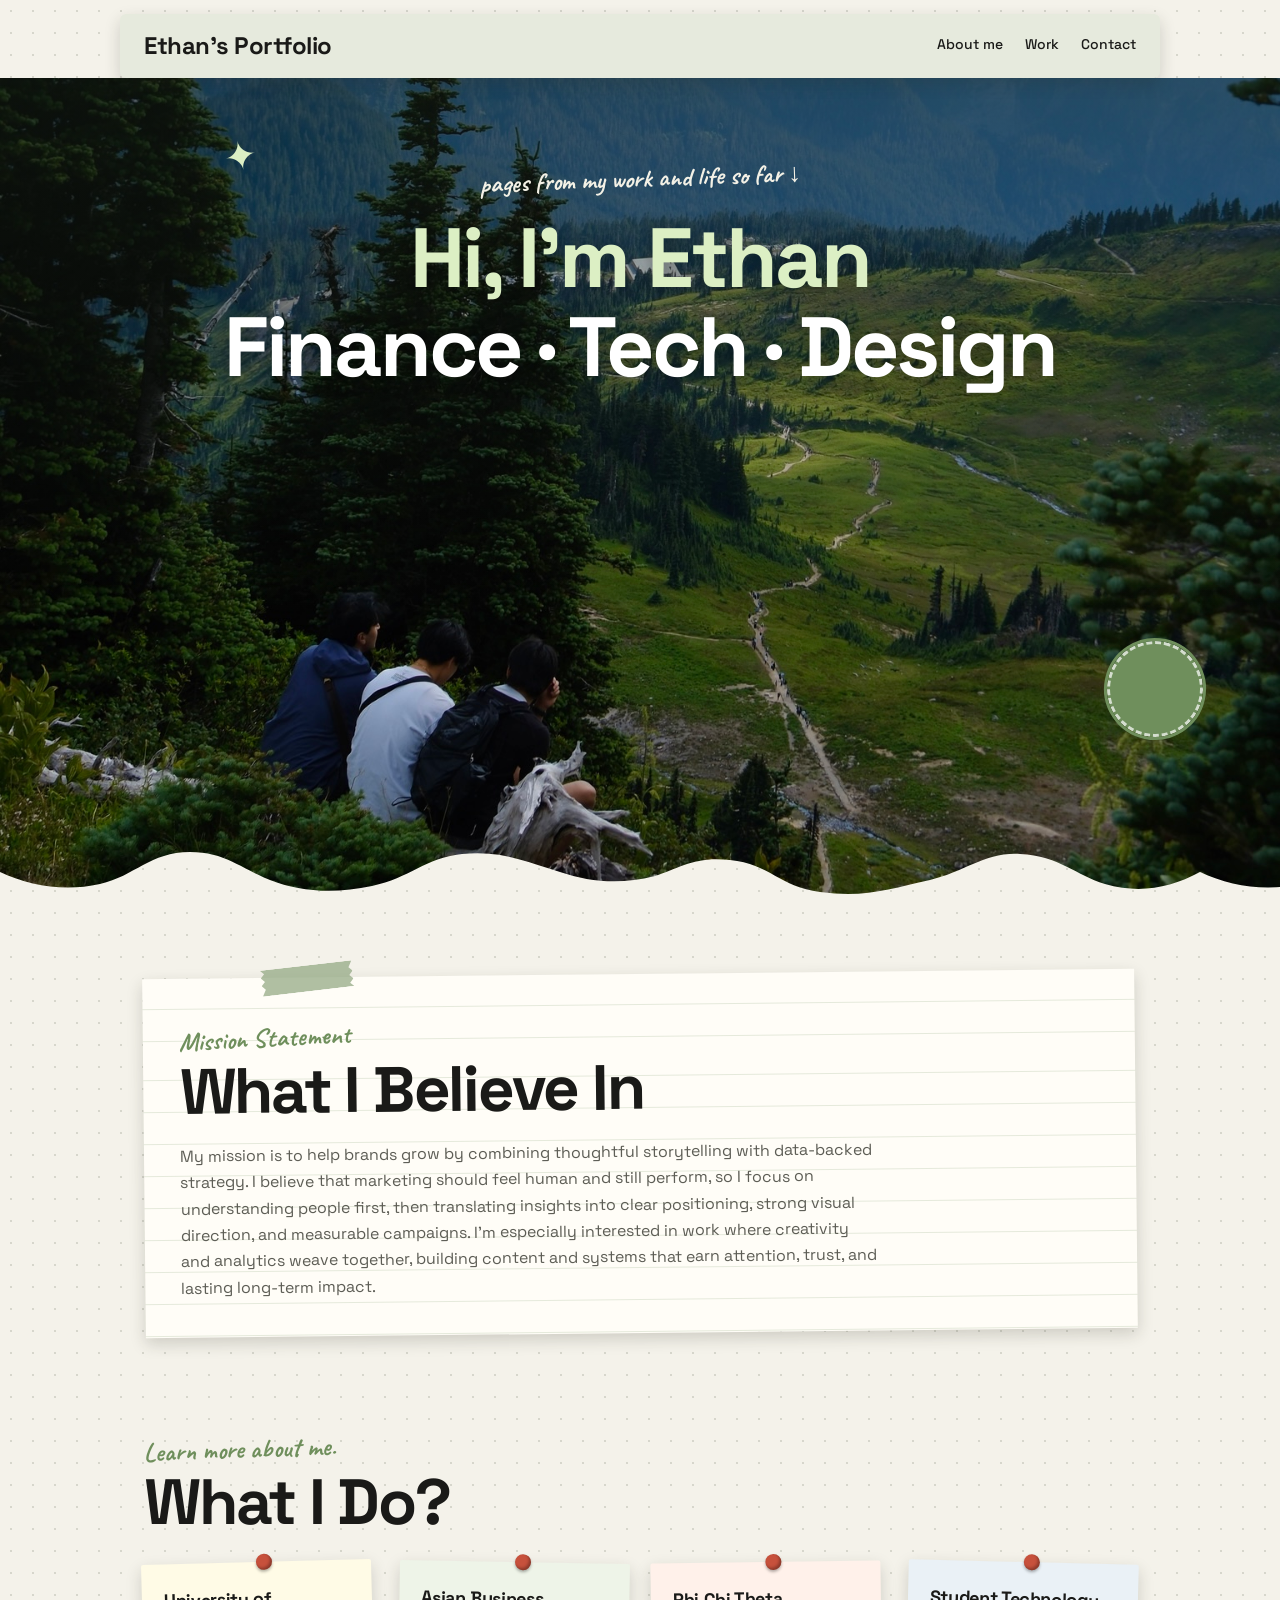
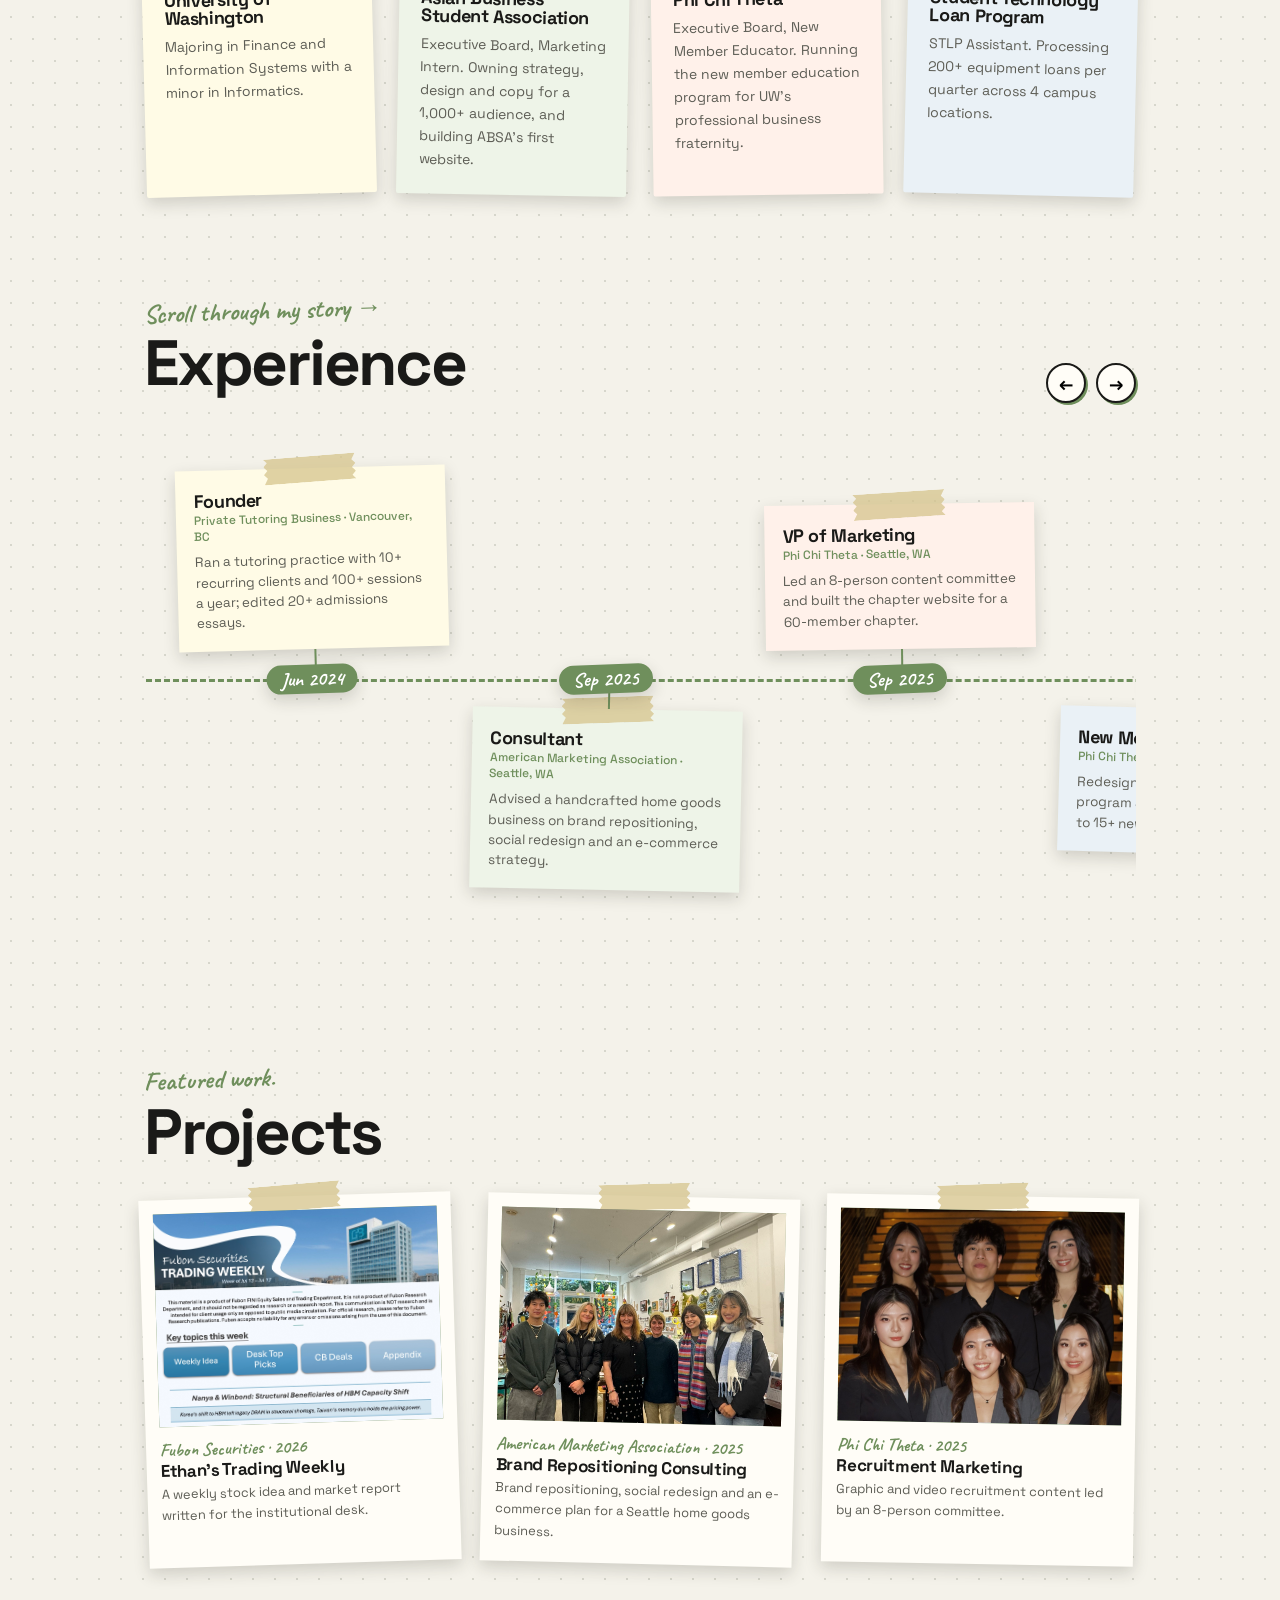
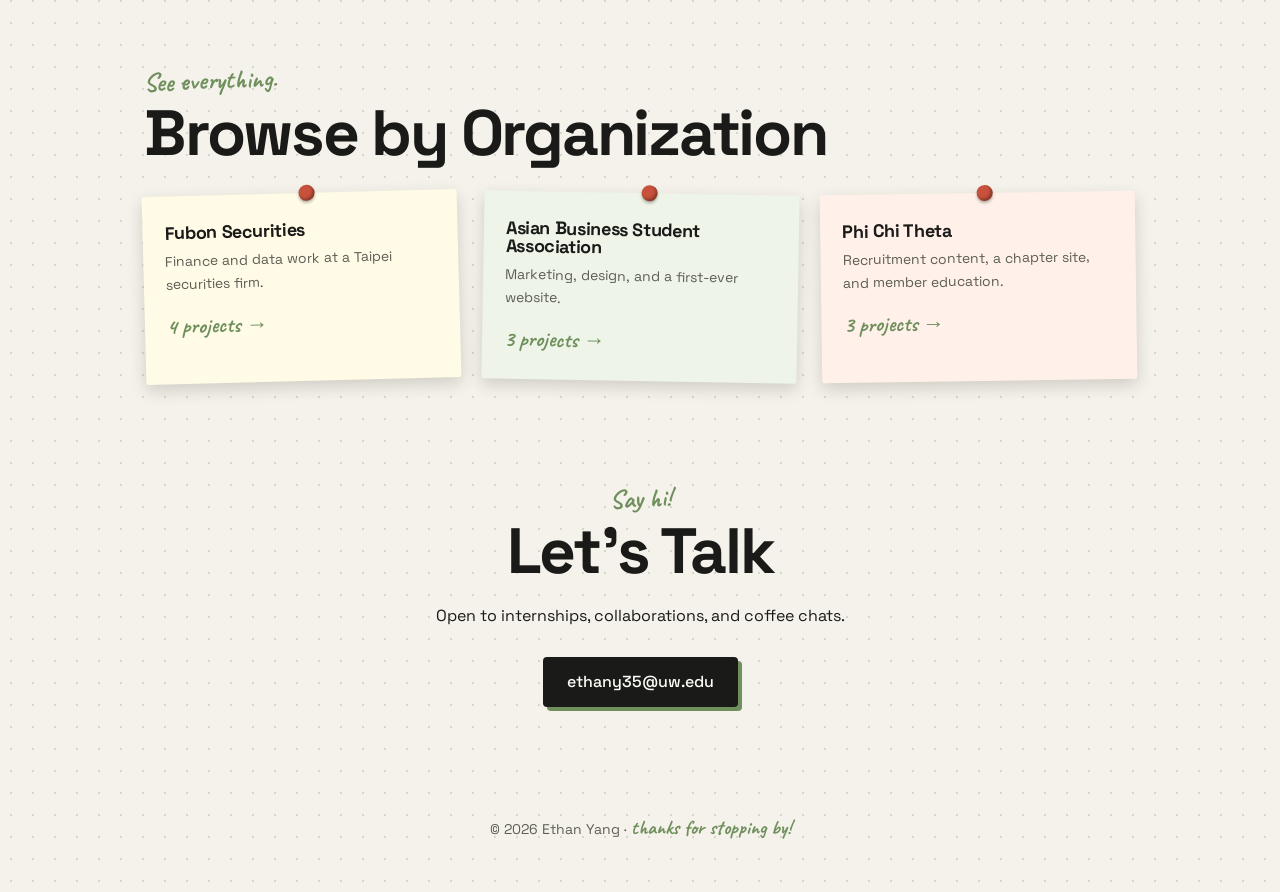
==== index.html @ d18a4752 "Add files via upload" ====
<!doctype html>
<html lang="en">
<head>
  <meta charset="utf-8">
  <meta name="viewport" content="width=device-width, initial-scale=1">
  <title>Ethan Yang — Finance · Tech · Design</title>
  <meta name="description" content="Portfolio of Ethan Yang: marketing, design and storytelling.">
  <link rel="preconnect" href="https://fonts.googleapis.com">
  <link rel="preconnect" href="https://fonts.gstatic.com" crossorigin>
  <link href="https://fonts.googleapis.com/css2?family=Caveat:wght@500;700&family=Space+Grotesk:wght@400;500;700&display=swap" rel="stylesheet">
  <link rel="stylesheet" href="style.css">
</head>
<body>
  <header class="nav">
    <a class="logo" href="#top">Ethan's Portfolio</a>
    <nav>
      <a href="#about">About me</a>
      <a href="#work">Work</a>
      <a href="#contact">Contact</a>
    </nav>
  </header>

  <main id="top">
    <!-- HERO -->
    <section class="hero">
      <div class="hero-text">
        <span class="doodle star" aria-hidden="true">✦</span>
        <p class="hand note">pages from my work and life so far ↓</p>
        <h1><span class="green">Hi, I'm Ethan</span><br>Finance · Tech · Design</h1>
      </div>
      <span class="sticker s1" aria-hidden="true"></span>
    </section>

    <!-- MISSION -->
    <section id="about" class="page">
      <div class="paper">
        <span class="tape t-left" aria-hidden="true"></span>
        <p class="hand label">Mission Statement</p>
        <h2>What I Believe In</h2>
        <p>My mission is to help brands grow by combining thoughtful storytelling with data-backed strategy. I believe that marketing should feel human and still perform, so I focus on understanding people first, then translating insights into clear positioning, strong visual direction, and measurable campaigns. I'm especially interested in work where creativity and analytics weave together, building content and systems that earn attention, trust, and lasting long-term impact.</p>
      </div>
    </section>

    <!-- WHAT I DO -->
    <section class="page">
      <p class="hand label">Learn more about me.</p>
      <h2>What I Do?</h2>
      <div class="notes">
        <article class="note-card c1">
          <span class="pin" aria-hidden="true"></span>
          <h3>University of Washington</h3>
          <p>Majoring in Finance and Information Systems with a minor in Informatics.</p>
        </article>
        <article class="note-card c2">
          <span class="pin" aria-hidden="true"></span>
          <h3>Asian Business Student Association</h3>
          <p>Executive Board, Marketing Intern. Owning strategy, design and copy for a 1,000+ audience, and building ABSA's first website.</p>
        </article>
        <article class="note-card c3">
          <span class="pin" aria-hidden="true"></span>
          <h3>Phi Chi Theta</h3>
          <p>Executive Board, New Member Educator. Running the new member education program for UW's professional business fraternity.</p>
        </article>
        <article class="note-card c4">
          <span class="pin" aria-hidden="true"></span>
          <h3>Student Technology Loan Program</h3>
          <p>STLP Assistant. Processing 200+ equipment loans per quarter across 4 campus locations.</p>
        </article>
      </div>
    </section>

    <!-- TIMELINE: scrolls left to right. Duplicate a <li class="stop"> to add an entry (oldest first). -->
    <section id="timeline" class="page">
      <p class="hand label">Scroll through my story →</p>
      <h2>Experience</h2>
      <div class="tl-controls">
        <button id="tl-prev" aria-label="Scroll left">←</button>
        <button id="tl-next" aria-label="Scroll right">→</button>
      </div>
      <div class="tl-scroll" id="tl-scroll" tabindex="0" aria-label="Experience timeline, scrolls horizontally">
        <ol class="tl-track">
          <li class="stop up">
            <time>Jun 2024</time>
            <article class="stop-card k1">
              <span class="tape" aria-hidden="true"></span>
              <h3>Founder</h3>
              <p class="org">Private Tutoring Business · Vancouver, BC</p>
              <p>Ran a tutoring practice with 10+ recurring clients and 100+ sessions a year; edited 20+ admissions essays.</p>
            </article>
          </li>
          <li class="stop down">
            <time>Sep 2025</time>
            <article class="stop-card k2">
              <span class="tape" aria-hidden="true"></span>
              <h3>Consultant</h3>
              <p class="org">American Marketing Association · Seattle, WA</p>
              <p>Advised a handcrafted home goods business on brand repositioning, social redesign and an e-commerce strategy.</p>
            </article>
          </li>
          <li class="stop up">
            <time>Sep 2025</time>
            <article class="stop-card k3">
              <span class="tape" aria-hidden="true"></span>
              <h3>VP of Marketing</h3>
              <p class="org">Phi Chi Theta · Seattle, WA</p>
              <p>Led an 8-person content committee and built the chapter website for a 60-member chapter.</p>
            </article>
          </li>
          <li class="stop down">
            <time>Jan 2026</time>
            <article class="stop-card k4">
              <span class="tape" aria-hidden="true"></span>
              <h3>New Member Educator</h3>
              <p class="org">Phi Chi Theta · Seattle, WA</p>
              <p>Redesigned the new member program and teach weekly lectures to 15+ new members.</p>
              <span class="badge">Present</span>
            </article>
          </li>
          <li class="stop up">
            <time>Mar 2026</time>
            <article class="stop-card k1">
              <span class="tape" aria-hidden="true"></span>
              <h3>STLP Assistant</h3>
              <p class="org">Student Technology Loan Program · Seattle, WA</p>
              <p>Process 200+ equipment loans per quarter across 4 campus locations.</p>
              <span class="badge">Present</span>
            </article>
          </li>
          <li class="stop down">
            <time>Apr 2026</time>
            <article class="stop-card k2">
              <span class="tape" aria-hidden="true"></span>
              <h3>Marketing Intern</h3>
              <p class="org">Asian Business Student Association · Seattle, WA</p>
              <p>Own marketing for a 1,000+ audience and am building ABSA's first website in WordPress.</p>
              <span class="badge">Present</span>
            </article>
          </li>
          <li class="stop up">
            <time>Jun 2026</time>
            <article class="stop-card k3">
              <span class="tape" aria-hidden="true"></span>
              <h3>Finance Analyst Intern</h3>
              <p class="org">Fubon Securities · Taipei, Taiwan</p>
              <p>Built an AI news-briefing agent that cut daily prep from 60 to 10 minutes; mapped 50+ semiconductor firms.</p>
            </article>
          </li>
          <li class="stop down end">
            <time>Jun 2028</time>
            <article class="stop-card k4">
              <h3>Graduation</h3>
              <p class="org">University of Washington · Foster School of Business</p>
              <p>B.A. Business Administration, Finance &amp; Information Systems. Expected.</p>
            </article>
          </li>
        </ol>
      </div>
    </section>

    <!-- PROJECTS -->
    <section id="work" class="page">
      <p class="hand label">Featured work.</p>
      <h2>Projects</h2>
      <div class="polaroids">
        <a class="polaroid p1" href="work/trading-weekly.html">
          <span class="tape" aria-hidden="true"></span>
          <div class="photo"><img class="top" src="images/Fubon%20Project/tw-page-1.jpg" alt="Cover page of Ethan's Trading Weekly"></div>
          <span class="tag">Fubon Securities · 2026</span>
          <h3>Ethan&#x27;s Trading Weekly</h3>
          <p>A weekly stock idea and market report written for the institutional desk.</p>
        </a>
        <a class="polaroid p2" href="work/ama.html#consulting">
          <span class="tape" aria-hidden="true"></span>
          <div class="photo"><img class="ama-card" src="images/ama/web/1.jpg" alt="The consulting team with the shop owner inside the store"></div>
          <span class="tag">American Marketing Association · 2025</span>
          <h3>Brand Repositioning Consulting</h3>
          <p>Brand repositioning, social redesign and an e-commerce plan for a Seattle home goods business.</p>
        </a>
        <a class="polaroid p3" href="work/pct.html#recruitment-marketing">
          <span class="tape" aria-hidden="true"></span>
          <div class="photo"><img class="exec-card" src="images/pct/exec-web.jpg" alt="The Phi Chi Theta executive board posing on a staircase in business attire"></div>
          <span class="tag">Phi Chi Theta · 2025</span>
          <h3>Recruitment Marketing</h3>
          <p>Graphic and video recruitment content led by an 8-person committee.</p>
        </a>
      </div>
    </section>

    <!-- ORGANIZATIONS: each opens a page with that org's projects -->
    <section id="orgs" class="page">
      <p class="hand label">See everything.</p>
      <h2>Browse by Organization</h2>
      <div class="notes">
        <a class="note-card c1 org-card" href="work/fubon.html">
          <span class="pin" aria-hidden="true"></span>
          <h3>Fubon Securities</h3>
          <p>Finance and data work at a Taipei securities firm.</p>
          <span class="count hand">4 projects →</span>
        </a>
        <a class="note-card c2 org-card" href="work/absa.html">
          <span class="pin" aria-hidden="true"></span>
          <h3>Asian Business Student Association</h3>
          <p>Marketing, design, and a first-ever website.</p>
          <span class="count hand">3 projects →</span>
        </a>
        <a class="note-card c3 org-card" href="work/pct.html">
          <span class="pin" aria-hidden="true"></span>
          <h3>Phi Chi Theta</h3>
          <p>Recruitment content, a chapter site, and member education.</p>
          <span class="count hand">3 projects →</span>
        </a>
      </div>
    </section>

    <!-- CONTACT -->
    <section id="contact" class="page contact">
      <p class="hand label">Say hi!</p>
      <h2>Let's Talk</h2>
      <p>Open to internships, collaborations, and coffee chats.</p>
      <a class="btn" href="mailto:ethany35@uw.edu">ethany35@uw.edu</a>
    </section>
  </main>

  <footer>© <span id="year"></span> Ethan Yang · <span class="hand">thanks for stopping by!</span></footer>
  <script src="script.js"></script>
</body>
</html>
---- style.css ----
:root {
  --bg: #f4f2ea;          /* paper */
  --paper: #fffdf7;
  --fg: #1a1a18;
  --muted: #5d5d55;
  --sage: #6f8f5c;        /* headline green from the mockup */
  --sage-soft: #8fa57f;
  --tape: rgba(214, 196, 140, .75);
  --shadow: 0 6px 16px rgba(40, 40, 30, .18);
}
* { box-sizing: border-box; }
html { scroll-behavior: smooth; }
body {
  margin: 0;
  overflow-x: clip;
  color: var(--fg);
  font: 16px/1.65 "Space Grotesk", system-ui, sans-serif;
  background-color: var(--bg);
  /* faint dot-grid, like a bullet journal */
  background-image: radial-gradient(rgba(60, 70, 50, .16) 1px, transparent 1.2px);
  background-size: 22px 22px;
}
a { color: inherit; text-decoration: none; }
.hand { font-family: "Caveat", cursive; font-weight: 700; color: var(--sage); }

/* ---------- nav ---------- */
.nav {
  max-width: 1040px; margin: 14px auto 0; padding: 12px 24px;
  display: flex; justify-content: space-between; align-items: center;
  background: var(--sage-soft); background: color-mix(in srgb, var(--sage-soft) 22%, var(--paper));
  border-radius: 6px; box-shadow: var(--shadow);
  position: sticky; top: 10px; z-index: 10;
}
.logo { font-weight: 700; font-size: 24px; letter-spacing: -.02em; }
.nav nav { display: flex; gap: 22px; font-size: 14px; font-weight: 500; }
.nav nav a { padding-bottom: 2px; background: linear-gradient(var(--sage), var(--sage)) 0 100%/0 2px no-repeat; transition: background-size .25s; }
.nav nav a:hover { background-size: 100% 2px; }

/* ---------- layout ---------- */
main { max-width: 1040px; margin: 0 auto; padding: 0 24px; }
.page { padding-block: 72px 24px; position: relative; }
h1, h2, h3 { font-weight: 700; letter-spacing: -.035em; margin: 0; line-height: 1; }
h2 { font-size: clamp(40px, 7vw, 64px); margin-bottom: 20px; }
.label { font-size: 26px; margin: 0 0 -2px; transform: rotate(-2deg); display: inline-block; }

/* ---------- hero ---------- */
.hero {
  /* full-bleed photo banner with a wavy paper bottom edge */
  position: relative; display: flex; align-items: flex-start; justify-content: center; text-align: center;
  width: 100vw; margin-left: calc(50% - 50vw); min-height: max(560px, calc(100svh - 76px)); padding: 80px 24px 150px;
  background:
    linear-gradient(180deg, rgba(20, 30, 20, .5) 0%, rgba(20, 30, 20, .3) 30%, rgba(20, 30, 20, 0) 65%),
    url("images/hikers.jpg") 50% 90% / cover no-repeat;
  --wave: url("data:image/svg+xml,%3Csvg%20xmlns='http://www.w3.org/2000/svg'%20width='1200'%20height='60'%20viewBox='0%200%201200%2060'%3E%3Cpath%20d='M0%200H1200V30C1170%2046%201140%2052%201105%2042C1075%2033%201060%2014%201020%2012C985%2010%20965%2030%20930%2038C890%2047%20865%2056%20820%2050C780%2045%20770%2022%20730%2018C695%2014%20680%2026%20655%2034C620%2043%20590%2040%20560%2030C525%2019%20500%208%20462%2012C425%2016%20410%2036%20372%2044C335%2052%20300%2050%20270%2038C240%2026%20225%2010%20190%2010C150%2010%20135%2034%20100%2042C65%2050%2030%2044%200%2030Z'/%3E%3C/svg%3E"); --ww: 1200px; --wh: 60px;
  -webkit-mask: linear-gradient(#000 0 0) 0 0 / 100% calc(100% - var(--wh) + 1px) no-repeat, var(--wave) 0 100% / var(--ww) var(--wh) repeat-x;
          mask: linear-gradient(#000 0 0) 0 0 / 100% calc(100% - var(--wh) + 1px) no-repeat, var(--wave) 0 100% / var(--ww) var(--wh) repeat-x;
}
.hero-text { position: relative; }
.hero h1, .hero .green { color: #fff; text-shadow: 0 2px 18px rgba(0, 0, 0, .35); }
.hero .green { color: #dcefc4; }
.hero .note { color: #f3f1e6; }
.hero .doodle { color: #dcefc4; }
.hero .sticker { right: 6%; bottom: 20%; }
h1 { font-size: clamp(42px, 8vw, 84px); line-height: 1.05; }
.green { color: var(--sage); }
.note { font-size: 26px; margin: 0 0 14px; transform: rotate(-2deg); }
.doodle { position: absolute; top: -34px; left: 0; font-size: 40px; color: var(--sage); transform: rotate(-12deg); }
.sticker {
  position: absolute; right: 6%; bottom: 10px; width: 96px; height: 96px;
  display: grid; place-items: center; text-align: center;
  background: var(--sage); color: #fff; border-radius: 50%;
  font: 700 17px/1.1 "Caveat", cursive; transform: rotate(12deg);
  box-shadow: var(--shadow); border: 3px dashed rgba(255,255,255,.7); outline: 3px solid var(--sage);
}

/* ---------- paper sheet (mission) ---------- */
.paper {
  background: var(--paper); padding: 40px 36px 36px; position: relative;
  box-shadow: var(--shadow); transform: rotate(-.6deg);
  /* ruled lines */
  background-image: repeating-linear-gradient(transparent 0 31px, rgba(111,143,92,.18) 31px 32px);
  background-position: 0 70px;
}
.paper p:not(.label) { color: var(--muted); max-width: 70ch; margin: 0; }

/* ---------- washi tape ---------- */
.tape {
  position: absolute; top: -12px; left: 50%; width: 92px; height: 26px;
  background: var(--tape); transform: translateX(-50%) rotate(-3deg);
  box-shadow: 0 1px 3px rgba(0,0,0,.15);
  clip-path: polygon(0 0, 4% 15%, 0 30%, 4% 45%, 0 60%, 4% 75%, 0 100%, 100% 100%, 96% 85%, 100% 70%, 96% 55%, 100% 40%, 96% 25%, 100% 0);
}
.t-left { left: 12%; background: rgba(143,165,127,.7); transform: rotate(-6deg); }

/* ---------- sticky-note cards ---------- */
.notes { display: grid; grid-template-columns: repeat(auto-fit, minmax(210px, 1fr)); gap: 24px; margin-top: 28px; }
.note-card {
  position: relative; padding: 28px 22px 22px; background: var(--paper);
  box-shadow: var(--shadow); border-radius: 2px; transition: transform .25s;
}
.note-card:hover { transform: rotate(0deg) translateY(-4px); }
.c1 { transform: rotate(-1.5deg); background: #fffbe6; }
.c2 { transform: rotate(1deg);   background: #eef4e8; }
.c3 { transform: rotate(-.8deg); background: #fff1ea; }
.c4 { transform: rotate(1.4deg); background: #eaf1f6; }
.pin { position: absolute; top: -8px; left: 50%; width: 16px; height: 16px; border-radius: 50%; background: #c7513c; box-shadow: inset -2px -2px 3px rgba(0,0,0,.3), 0 2px 3px rgba(0,0,0,.3); }
.icon { font-size: 22px; display: block; margin-bottom: 8px; }
.note-card h3 { font-size: 18px; letter-spacing: -.02em; margin-bottom: 8px; }
.note-card p { margin: 0; color: var(--muted); font-size: 14px; }

/* ---------- horizontal timeline ---------- */
.tl-controls { display: flex; gap: 10px; justify-content: flex-end; margin: -52px 0 8px; position: relative; z-index: 2; }
.tl-controls button {
  width: 40px; height: 40px; border-radius: 50%; border: 2px solid var(--fg); background: var(--paper);
  font: 700 18px "Space Grotesk", sans-serif; cursor: pointer; box-shadow: 2px 2px 0 var(--sage);
  transition: transform .15s;
}
.tl-controls button:hover { transform: translate(-1px, -1px); }
.tl-scroll {
  overflow-x: auto; cursor: grab; padding: 8px 0 24px;
  scrollbar-color: var(--sage) transparent; outline-offset: 4px;
}
.tl-scroll.dragging { cursor: grabbing; scroll-snap-type: none; user-select: none; }
.tl-track {
  list-style: none; margin: 0; padding: 0 40px; display: flex; gap: 0; position: relative;
  width: max-content; height: 520px;
}
/* dashed "stitched" string running through the middle */
.tl-track::before {
  content: ""; position: absolute; left: 0; right: 0; top: 50%; border-top: 3px dashed var(--sage);
}
.stop { position: relative; width: 270px; margin-right: 24px; flex: none; }
.stop time {
  position: absolute; left: 50%; top: 50%; transform: translate(-50%, -50%) rotate(-2deg);
  background: var(--sage); color: #fff; font: 700 20px "Caveat", cursive; padding: 2px 14px;
  border-radius: 999px; z-index: 1; white-space: nowrap; box-shadow: var(--shadow);
}
.stop-card {
  position: absolute; left: 0; right: 0; background: var(--paper); padding: 22px 18px 18px;
  box-shadow: var(--shadow); transition: transform .25s;
}
.stop.up .stop-card   { bottom: calc(50% + 30px); }
.stop.down .stop-card { top: calc(50% + 30px); }
/* little string from card to the line */
.stop-card::after { content: ""; position: absolute; left: 50%; width: 0; height: 30px; border-left: 2px solid var(--sage); }
.stop.up .stop-card::after   { top: 100%; }
.stop.down .stop-card::after { bottom: 100%; }
.stop-card:hover { transform: rotate(0) translateY(-3px); }
.k1 { transform: rotate(-1.5deg); background: #fffbe6; }
.k2 { transform: rotate(1.2deg);  background: #eef4e8; }
.k3 { transform: rotate(-.8deg);  background: #fff1ea; }
.k4 { transform: rotate(1.6deg);  background: #eaf1f6; }
.stop-card h3 { font-size: 18px; letter-spacing: -.02em; margin-bottom: 2px; }
.stop-card .org { font-size: 12px; font-weight: 500; color: var(--sage); margin: 0 0 8px; line-height: 1.35; }
.stop-card p:last-of-type { margin: 0; font-size: 13.5px; color: var(--muted); line-height: 1.5; }
.badge {
  position: absolute; top: -10px; right: -8px; background: #c7513c; color: #fff; font: 700 17px "Caveat", cursive;
  padding: 0 12px; border-radius: 4px; transform: rotate(5deg); box-shadow: var(--shadow);
}
.stop.end { margin-right: 0; }

/* ---------- polaroid projects ---------- */
.polaroids { display: grid; grid-template-columns: repeat(auto-fit, minmax(min(100%, 300px), 1fr)); gap: 36px 28px; margin-top: 32px; }
.polaroid {
  position: relative; display: block; background: var(--paper);
  padding: 14px 14px 20px; box-shadow: var(--shadow); transition: transform .25s;
}
.polaroid:hover { transform: rotate(0) scale(1.02); z-index: 2; }
.p1 { transform: rotate(-1.8deg); }
.p2 { transform: rotate(1.4deg); }
.p3 { transform: rotate(1deg); }
.p4 { transform: rotate(-1.2deg); }
.photo { aspect-ratio: 4/3; background: var(--sage-soft); display: grid; place-items: center; margin-bottom: 14px; overflow: hidden; }
.photo img { width: 100%; height: 100%; object-fit: cover; }
.frame { width: 64px; height: 64px; border: 6px solid #fff; border-radius: 8px; }
.polaroid h3 { font-size: 17px; letter-spacing: -.02em; margin-bottom: 4px; }
.polaroid p { margin: 0; font-size: 13px; color: var(--muted); }

/* ---------- contact ---------- */
.contact { text-align: center; padding-bottom: 72px; }
.btn {
  display: inline-block; margin-top: 12px; padding: 12px 24px; background: var(--fg); color: var(--paper);
  font-weight: 500; border-radius: 4px; box-shadow: 4px 4px 0 var(--sage); transition: transform .15s, box-shadow .15s;
}
.btn:hover { transform: translate(-2px, -2px); box-shadow: 6px 6px 0 var(--sage); }

footer { text-align: center; padding: 32px 24px 48px; color: var(--muted); font-size: 14px; }
footer .hand { font-size: 20px; }

@media (max-width: 720px) {
  .hero { padding: 60px 20px 130px; }
}
@media (max-width: 640px) {
  .hero { --ww: 700px; --wh: 35px; }
  .doodle { display: none; }
  .hero .sticker { width: 76px; height: 76px; right: 5%; bottom: 20%; }
  .nav nav { gap: 14px; }
  .paper { padding: 32px 22px; }
}
@media (prefers-reduced-motion: reduce) { * { transition: none !important; scroll-behavior: auto; } }

/* project tag line */
.tag { display: block; font: 700 18px/1 "Caveat", cursive; color: var(--sage); margin-bottom: 4px; }

/* ---------- organization cards + org pages ---------- */
.org-card { display: block; }
.org-card .count { display: block; margin-top: 12px; font-size: 22px; }
.org-head { padding-bottom: 8px; }
.back { font-size: 22px; display: block; margin-bottom: 18px; }
.blurb { color: var(--muted); max-width: 60ch; margin: 0; }
.projects-list { display: grid; gap: 56px; padding: 40px 0 72px; }
.project { display: grid; grid-template-columns: minmax(0, 5fr) minmax(0, 6fr); gap: 36px; align-items: center; scroll-margin-top: 90px; }
.project:nth-child(even) .polaroid { order: 2; }
.polaroid.solo { transform: rotate(-1.5deg); }
.project:nth-child(even) .polaroid.solo { transform: rotate(1.4deg); }
.polaroid.solo .photo { margin-bottom: 0; }
.project-text h3 { font-size: 28px; margin-bottom: 14px; }
.project-text dl { margin: 0; display: grid; grid-template-columns: 90px 1fr; gap: 8px 16px; font-size: 15px; }
.project-text dt { font: 700 20px/1.3 "Caveat", cursive; color: var(--sage); }
.project-text dd { margin: 0; color: var(--muted); }
@media (max-width: 720px) {
  .project { grid-template-columns: 1fr; }
  .project:nth-child(even) .polaroid { order: 0; }
}

/* ---------- case study page (trading weekly) ---------- */
.cs { padding: 32px 0 72px; }
.cs-grid { display: grid; grid-template-columns: minmax(0, 6fr) minmax(0, 5fr); gap: 48px; align-items: start; }
.cs h3 { font-size: 24px; margin: 28px 0 8px; letter-spacing: -.02em; }
.cs h3:first-child { margin-top: 0; }
.cs p, .cs li { color: var(--muted); }
.cs ul { padding-left: 20px; margin: 0; }
.cs li { margin-bottom: 8px; }
.note-small { margin-top: 40px; font-size: 14px; border-left: 3px solid var(--sage); padding-left: 14px; }
.sketch { margin: 0; background: var(--paper); padding: 16px; box-shadow: var(--shadow); transform: rotate(1.5deg); position: relative; }
.sketch::before { content: ""; position: absolute; top: -12px; left: 38%; width: 92px; height: 26px; background: var(--tape); transform: rotate(-3deg); }
.sk-head { background: linear-gradient(135deg, #5b8fb9, #2c4a66); color: #fff; padding: 22px 16px; border-radius: 3px; display: flex; flex-direction: column; }
.sk-head .hand { color: #fff; font-size: 30px; line-height: 1; }
.sk-head small { opacity: .8; }
.sk-pills { display: grid; grid-template-columns: repeat(4, 1fr); gap: 6px; margin: 14px 0; }
.sk-pills span { background: #5b8fb9; color: #fff; font-size: 11px; text-align: center; padding: 8px 2px; border-radius: 6px; line-height: 1.2; }
.sk-bar { height: 22px; background: #dbe6ef; border-top: 2px solid #5b8fb9; border-bottom: 2px solid #5b8fb9; margin-bottom: 14px; }
.sk-days { display: grid; grid-template-columns: repeat(5, 1fr); gap: 5px; }
.sk-days span { background: #5b8fb9; color: #fff; font-size: 11px; text-align: center; padding: 4px 0; }
.sk-cols { display: grid; grid-template-columns: repeat(5, 1fr); gap: 5px; margin-top: 4px; }
.sk-cols i { height: 120px; background: #dbe6ef; }
.sketch figcaption { font-size: 20px; text-align: center; margin-top: 12px; }
@media (max-width: 720px) { .cs-grid { grid-template-columns: 1fr; } }
.more { color: var(--sage); font-size: 20px; text-decoration: underline; }

/* ---------- full report (trading weekly) ---------- */
.tabs { display: flex; flex-wrap: wrap; gap: 10px; margin-top: 22px; }
.tabs a { background: var(--sage); color: #fff; padding: 8px 18px; border-radius: 999px; font-size: 14px; font-weight: 500; box-shadow: 2px 2px 0 var(--fg); transition: transform .15s; }
.tabs a:hover { transform: translate(-1px, -1px); }
.report { padding: 24px 0 72px; }
.report .rh { font-size: clamp(30px, 5vw, 44px); margin: 64px 0 20px; scroll-margin-top: 90px; }
.report h4 { font-size: 18px; letter-spacing: -.01em; line-height: 1.35; margin: 36px 0 14px; scroll-margin-top: 90px; }
.report h5 { font-size: 16px; margin: 0 0 8px; line-height: 1.35; }
.report p, .report li { color: var(--muted); }
.report a { color: var(--sage); text-decoration: underline; }
.idea { background: var(--paper); box-shadow: var(--shadow); padding: 24px 26px; margin-bottom: 28px; position: relative; }
.idea:nth-of-type(odd) { transform: rotate(-.3deg); }
.idea:nth-of-type(even) { transform: rotate(.3deg); }
.idea h4 { margin-top: 0; font-size: 19px; }
.idea-cols { display: grid; grid-template-columns: 1fr 1fr; gap: 28px; }
.idea ul { padding-left: 20px; margin: 0 0 16px; }
.idea li { margin-bottom: 8px; font-size: 15px; }
.tbl-wrap { overflow-x: auto; background: var(--paper); box-shadow: var(--shadow); }
.rt { border-collapse: collapse; width: 100%; font-size: 14px; min-width: 520px; }
.rt caption { text-align: left; font-weight: 700; padding: 12px 14px; }
.rt th, .rt td { padding: 10px 14px; text-align: left; border-bottom: 1px solid var(--line, #e4e4de); border-bottom-color: rgba(60,70,50,.15); vertical-align: top; }
.rt thead th { background: color-mix(in srgb, var(--sage) 28%, var(--paper)); font-weight: 700; }
.rt tbody tr:nth-child(even) { background: rgba(111,143,92,.07); }
.rt td.up { color: #b3402f; font-weight: 500; }
.fine { font-size: 13px; margin: 8px 0 0; }
.shot { margin: 20px 0; background: var(--paper); padding: 14px; box-shadow: var(--shadow); }
.shot img { display: block; width: 100%; height: auto; }
.shot-scroll { overflow-x: auto; }
.shot-scroll img { min-width: 900px; }
.shot figcaption { font-size: 20px; color: var(--sage); margin-top: 8px; }
@media (max-width: 720px) { .idea-cols { grid-template-columns: 1fr; } }

/* ---------- page-by-page report gallery ---------- */
.pages-wrap { padding: 24px 0 72px; }
.pages { display: grid; grid-template-columns: repeat(auto-fill, minmax(min(100%, 220px), 1fr)); gap: 40px 28px; }
.pg {
  position: relative; display: block; width: 100%; padding: 10px 10px 12px; background: var(--paper); border: 0; cursor: zoom-in;
  box-shadow: var(--shadow); transform: rotate(var(--r, 0deg)); transition: transform .25s, box-shadow .25s; text-align: left; font: inherit; color: inherit;
}
.pg:hover, .pg:focus-visible { transform: rotate(0) translateY(-6px) scale(1.03); box-shadow: 0 14px 28px rgba(40, 40, 30, .28); z-index: 2; outline: none; }
.pg img { display: block; width: 100%; height: auto; }
.pg-label { display: block; margin-top: 10px; font-size: 13px; color: var(--muted); line-height: 1.3; }
.pg-label b { color: var(--sage); font-size: 20px; margin-right: 4px; }
.pg .tape { top: -12px; }
.more-link { text-align: center; margin-top: 48px; }
.more-link a { color: var(--sage); font-size: 24px; text-decoration: underline; }
#lb { border: 0; padding: 0; background: transparent; max-width: 100vw; max-height: 100vh; width: 100%; height: 100%; overflow: hidden; }
#lb::backdrop { background: rgba(20, 24, 18, .88); }
#lb[open] { display: flex; align-items: center; justify-content: center; }
#lb figure { margin: 0; text-align: center; }
#lb img { max-height: 88vh; max-width: min(92vw, 780px); width: auto; height: auto; background: var(--paper); box-shadow: 0 10px 40px rgba(0,0,0,.5); }
#lb figcaption { color: #fff; font-size: 22px; margin-top: 8px; }
.lb-x, .lb-a { position: absolute; width: 44px; height: 44px; border-radius: 50%; border: 2px solid var(--fg); background: var(--paper); font: 700 18px "Space Grotesk", sans-serif; cursor: pointer; box-shadow: 2px 2px 0 var(--sage); }
.lb-x { top: 18px; right: 18px; }
.lb-a { top: 50%; transform: translateY(-50%); }
.lb-prev { left: 18px; } .lb-next { right: 18px; }
@media (max-width: 640px) { .lb-a { top: auto; bottom: 18px; transform: none; } .lb-prev { left: 28%; } .lb-next { right: 28%; } }

/* trading weekly cover as a project photo */
.photo.page { aspect-ratio: auto; }
.photo.page img { height: auto; }
.photo img.top { object-fit: cover; object-position: 50% 0; }
a.polaroid.solo { display: block; }
.photo.page { display: block; background: none; }
.photo.page img { width: 100%; }

/* ---------- single-page report viewer ---------- */
.viewer { padding: 24px 0 72px; text-align: center; }
.stage { display: flex; align-items: center; justify-content: center; gap: 20px; }
.sheet { position: relative; margin: 0; padding: 14px; background: var(--paper); box-shadow: var(--shadow); transform: rotate(-.6deg); max-width: 760px; width: 100%; transition: opacity .15s; }
.sheet.flip { opacity: 0; }
.sheet img { display: block; width: 100%; height: auto; }
.v-arrow { flex: none; width: 48px; height: 48px; border-radius: 50%; border: 2px solid var(--fg); background: var(--paper); font: 700 20px "Space Grotesk", sans-serif; cursor: pointer; box-shadow: 2px 2px 0 var(--sage); transition: transform .15s; }
.v-arrow:hover { transform: translate(-1px, -1px); }
.v-count { margin: 18px 0 14px; }
.v-count .hand { font-size: 26px; margin-right: 8px; }
.v-count small { color: var(--muted); font-size: 14px; }
.thumbs { display: flex; flex-wrap: wrap; gap: 10px; justify-content: center; }
.thumb { width: 56px; padding: 3px; background: var(--paper); border: 2px solid transparent; box-shadow: var(--shadow); cursor: pointer; opacity: .7; transition: transform .2s, opacity .2s; }
.thumb:hover { opacity: 1; transform: translateY(-3px); }
.thumb.on { border-color: var(--sage); opacity: 1; }
.thumb img { display: block; width: 100%; height: auto; }
@media (max-width: 640px) {
  .stage { flex-wrap: wrap; }
  .sheet { order: 1; padding: 8px; }
  .v-arrow { order: 2; }
  .stage { gap: 14px; }
}

/* projects without a photo: text only, full width */
.project.no-photo { grid-template-columns: 1fr; }
.project.no-photo .project-text { max-width: 720px; }

/* PCT recruitment gallery */
.photo img.rush { object-fit: cover; object-position: 50% 78%; }
.project .proj-gallery { grid-column: 1 / -1; margin-top: 8px; }
.pt-row { display: flex; gap: 22px; overflow-x: auto; padding: 18px 6px 26px; scrollbar-color: var(--sage) transparent; }
.pt { flex: none; position: relative; width: 190px; padding: 8px 8px 10px; background: var(--paper); border: 0; box-shadow: var(--shadow);
  transform: rotate(var(--r, 0deg)); transition: transform .25s; cursor: zoom-in; text-align: left; font: inherit; }
.pt:hover, .pt:focus-visible { transform: rotate(0) translateY(-5px); outline: none; z-index: 2; }
.pt img { display: block; width: 100%; height: auto; aspect-ratio: 3 / 4; object-fit: cover; }
.pt-l { display: block; margin-top: 6px; font-size: 19px; color: var(--sage); line-height: 1.1; }
.pt .tape { top: -10px; width: 70px; height: 20px; }
/* make photo images fill the 4:3 frame exactly, whatever their own shape */
.photo { position: relative; }
.photo img { position: absolute; inset: 0; width: 100%; height: 100%; object-fit: cover; }

/* PCT gallery as one seamless 3-wide grid (rows touch, like a feed) */
.pt-row { display: grid; grid-template-columns: repeat(3, 1fr); gap: 0; overflow: visible; padding: 14px 0 0; max-width: 780px; margin: 0 auto; box-shadow: var(--shadow); background: var(--paper); }
.pt { width: auto; padding: 0; transform: none; box-shadow: none; background: none; overflow: hidden; line-height: 0; }
.pt:hover, .pt:focus-visible { transform: none; z-index: 2; }
.pt .tape { display: none; }
.pt img { aspect-ratio: 3 / 4; transition: transform .35s, filter .35s; }
.pt:hover img, .pt:focus-visible img { transform: scale(1.05); filter: brightness(.7); }
.pt-l { position: absolute; left: 0; right: 0; bottom: 0; margin: 0; padding: 14px 8px 10px; text-align: center; color: #fff; font-size: 22px; line-height: 1.1; opacity: 0; transition: opacity .25s; background: linear-gradient(transparent, rgba(0,0,0,.55)); }
.pt:hover .pt-l, .pt:focus-visible .pt-l { opacity: 1; }
.project .proj-gallery .label { display: block; text-align: center; margin-bottom: 4px; }

/* the empty cell at the top left of the gallery */
.pt-hole { aspect-ratio: 3 / 4; background-color: var(--bg); background-image: radial-gradient(rgba(60, 70, 50, .16) 1px, transparent 1.2px); background-size: 22px 22px; box-shadow: inset 0 0 0 1px rgba(60, 70, 50, .08); }
.photo img.cover-logo { object-fit: cover; object-position: 50% 54%; }

/* embedded Rush video */
.project .proj-video { grid-column: 1 / -1; margin-top: 28px; text-align: center; }
.vframe { position: relative; margin: 6px auto 0; padding: 12px; background: var(--paper); box-shadow: var(--shadow); max-width: 780px; transform: rotate(-.5deg); }
.vwrap { position: relative; aspect-ratio: 16 / 9; background: #000; }
.vwrap iframe { position: absolute; inset: 0; width: 100%; height: 100%; border: 0; }
/* vertical (9:16) video frame */
.vframe { max-width: 380px; }
.vwrap { aspect-ratio: 9 / 16; }

/* sticker placed over the empty top-left cell */
.pt-hole { position: relative; display: grid; place-items: center; align-content: center; gap: 10px; text-align: center; padding: 10px; }
.hole-sticker { display: grid; place-items: center; width: min(74%, 150px); aspect-ratio: 1; border-radius: 50%; background: var(--sage); color: #fff;
  transform: rotate(-9deg); box-shadow: var(--shadow); border: 3px dashed rgba(255,255,255,.7); outline: 3px solid var(--sage); }
.hole-sticker b { font-size: clamp(22px, 3.6vw, 36px); line-height: .95; color: #fff; }
.hole-note { margin: 0; font-size: clamp(16px, 2.2vw, 22px); line-height: 1.05; transform: rotate(-2deg); }
.doodle-star { position: absolute; top: 10px; right: 14px; font-size: 26px; color: var(--sage); transform: rotate(14deg); }

/* ABSA card viewer with 3D flip */
.cardviewer { text-align: center; }
.cv-frame { padding: 14px 14px 14px; }
.scene { perspective: 1100px; }
.flipper { position: relative; aspect-ratio: 7 / 4; transform-style: preserve-3d; transition: transform .75s cubic-bezier(.4, .2, .2, 1); cursor: pointer; outline-offset: 4px; }
.flipper.flipped { transform: rotateY(180deg); }
.face { position: absolute; inset: 0; backface-visibility: hidden; -webkit-backface-visibility: hidden; overflow: hidden; background: var(--sage-soft); }
.face.back { transform: rotateY(180deg); }
.face img { position: absolute; inset: 0; width: 100%; height: 100%; object-fit: cover; }
.cv-controls { display: flex; align-items: center; justify-content: center; gap: 14px; margin-top: 22px; }
.cv-arrow { width: 40px; height: 40px; border-radius: 50%; border: 2px solid var(--fg); background: var(--paper); font: 700 18px "Space Grotesk", sans-serif; cursor: pointer; box-shadow: 2px 2px 0 var(--sage); transition: transform .15s; }
.cv-arrow:hover { transform: translate(-1px, -1px); }
.cv-dots { display: flex; gap: 10px; }
.cv-dot { width: 26px; height: 26px; padding: 0; border-radius: 50%; border: 3px solid var(--paper); background: var(--c); box-shadow: 0 0 0 2px rgba(60,70,50,.25); cursor: pointer; transition: transform .15s; }
.cv-dot:hover { transform: scale(1.12); }
.cv-dot.on { box-shadow: 0 0 0 3px var(--fg); transform: scale(1.12); }
.cv-opts { display: flex; align-items: center; justify-content: center; gap: 18px; flex-wrap: wrap; margin-top: 16px; }
.cv-pill { background: var(--fg); color: var(--paper); border: 0; border-radius: 999px; padding: 9px 20px; font: 500 14px "Space Grotesk", sans-serif; cursor: pointer; box-shadow: 3px 3px 0 var(--sage); transition: transform .15s; }
.cv-pill:hover { transform: translate(-1px, -1px); }
.cv-name { margin: 10px 0 0; font-size: 24px; }
@media (prefers-reduced-motion: reduce) { .flipper { transition: none; } }

/* Summer Diaries one-at-a-time viewer */
.sdviewer { text-align: center; }
.sd-stage { display: flex; align-items: center; justify-content: center; gap: 12px; }
.sd-sheet { position: relative; margin: 0; padding: 10px; background: var(--paper); box-shadow: var(--shadow); transform: rotate(-1deg); width: 100%; max-width: 360px; transition: opacity .15s; }
.sd-sheet.flip { opacity: 0; }
.sd-sheet img { display: block; width: 100%; height: auto; aspect-ratio: 4 / 5; object-fit: cover; }
.sd-arrow { flex: none; width: 40px; height: 40px; border-radius: 50%; border: 2px solid var(--fg); background: var(--paper); font: 700 18px "Space Grotesk", sans-serif; cursor: pointer; box-shadow: 2px 2px 0 var(--sage); transition: transform .15s; }
.sd-arrow:hover { transform: translate(-1px, -1px); }
.sd-count { margin: 14px 0 10px; }
.sd-count .hand { font-size: 24px; }
.sd-thumbs { display: flex; flex-wrap: wrap; gap: 8px; justify-content: center; }
.sd-thumb { width: 44px; padding: 2px; background: var(--paper); border: 2px solid transparent; box-shadow: var(--shadow); cursor: pointer; opacity: .7; transition: transform .2s, opacity .2s; }
.sd-thumb:hover { opacity: 1; transform: translateY(-3px); }
.sd-thumb.on { border-color: var(--sage); opacity: 1; }
.sd-thumb img { display: block; width: 100%; aspect-ratio: 4 / 5; object-fit: cover; }
@media (max-width: 720px) { .sd-stage { gap: 8px; } .sd-sheet { max-width: 300px; } }

/* Tau post: four slides that connect side by side; scrolls if there is not enough room */
.project .proj-tau { grid-column: 1 / -1; margin-top: 36px; text-align: center; }
.tau-row { display: flex; flex-wrap: nowrap; gap: 0; overflow-x: auto; margin-top: 6px; box-shadow: var(--shadow); background: var(--paper);
  scrollbar-color: var(--sage) transparent; -webkit-overflow-scrolling: touch; }
.tau-row img { flex: 1 0 240px; min-width: 240px; width: 25%; aspect-ratio: 3 / 4; object-fit: cover; display: block; }
.project .proj-tau { min-width: 0; max-width: 100%; }
.tau-row { max-width: 100%; }

.tau-btn { flex: 1 0 240px; min-width: 240px; padding: 0; border: 0; background: none; cursor: zoom-in; display: block; line-height: 0; overflow: hidden; }
.tau-btn img { flex: none; min-width: 0; width: 100%; transition: transform .35s, filter .35s; }
.tau-btn:hover img, .tau-btn:focus-visible img { transform: scale(1.04); filter: brightness(.85); }
.tau-btn:focus-visible { outline: 3px solid var(--sage); outline-offset: -3px; }
/* Tau row: slides are always wider than the row, so it scrolls at any window size */
.tau-btn { flex: 0 0 max(280px, 36%); min-width: 0; }
.tau-row { padding-bottom: 6px; }

/* Chapter website: click the photo to open a scrollable preview in a browser-style window */
.site-open { display: block; border: 0; cursor: zoom-in; font: inherit; color: inherit; text-align: left; width: 100%; }
.site-open .site-hint { display: block; margin-top: 8px; font-size: 22px; text-align: center; }
.site-open:hover { transform: rotate(0) translateY(-4px) scale(1.01); }
#siteLb { border: 0; padding: 0; background: transparent; width: min(1100px, 94vw); max-height: 92vh; margin: auto; overflow: visible; }
#siteLb::backdrop { background: rgba(20, 24, 18, .88); }
.browser { background: var(--paper); border-radius: 10px; overflow: hidden; box-shadow: 0 16px 50px rgba(0,0,0,.5); display: flex; flex-direction: column; max-height: 92vh; }
.browser-bar { display: flex; align-items: center; gap: 14px; padding: 10px 14px; background: #e7e5dc; border-bottom: 1px solid rgba(0,0,0,.12); }
.b-dots { display: flex; gap: 6px; }
.b-dots i { width: 11px; height: 11px; border-radius: 50%; background: #c9c6ba; display: block; }
.b-dots i:nth-child(1) { background: #e5705f; } .b-dots i:nth-child(2) { background: #e8bf5a; } .b-dots i:nth-child(3) { background: #7bbf6a; }
.b-url { flex: 1; background: #fff; border-radius: 999px; padding: 4px 14px; font-size: 13px; color: var(--muted); min-width: 0; overflow: hidden; text-overflow: ellipsis; white-space: nowrap; }
.b-visit { font-size: 13px; font-weight: 500; color: #fff; background: var(--sage); padding: 6px 14px; border-radius: 999px; white-space: nowrap; }
.b-x { width: 30px; height: 30px; border-radius: 50%; border: 2px solid var(--fg); background: var(--paper); font: 700 14px "Space Grotesk", sans-serif; cursor: pointer; }
.browser-body { overflow-y: auto; background: #fff; flex: 1; min-height: 0; max-height: calc(92vh - 100px); }
.browser-body img { display: block; width: 100%; height: auto; }
.browser-note { margin: 0; padding: 8px 14px; font-size: 20px; text-align: center; background: var(--paper); }

/* AMA two-photo collage */
.collage { position: relative; aspect-ratio: 1 / 1; width: 100%; }
.cl { position: absolute; margin: 0; padding: 10px; background: var(--paper); box-shadow: var(--shadow); transition: transform .25s; }
.cl img { display: block; width: 100%; height: auto; }
.cl-a { top: 0; left: 0; width: 82%; transform: rotate(-2.5deg); }
.cl-b { bottom: 0; right: 0; width: 52%; transform: rotate(3deg); z-index: 2; }
.cl:hover { transform: rotate(0) scale(1.03); z-index: 3; }

/* poster-shaped project photo (4:5) */
.poster-frame { position: relative; margin: 0 auto; padding: 12px; background: var(--paper); box-shadow: var(--shadow); transform: rotate(-1.5deg); width: 100%; max-width: 360px; justify-self: center; }
.poster-frame img { display: block; width: 100%; height: auto; }
.new-tag { margin: 0 0 4px; font-size: 24px; color: #c7513c; transform: rotate(-3deg); display: inline-block; }
.project:nth-child(even) .poster-frame { order: 2; transform: rotate(1.4deg); }

/* keep the longer logo and the nav links on one line on phones */
.logo, .nav nav a { white-space: nowrap; }
@media (max-width: 640px) {
  .nav { padding: 12px 16px; margin-inline: 8px; }
  .logo { font-size: 19px; }
  .nav nav { gap: 12px; font-size: 13px; }
}

/* PCT executive board photo */
.exec { display: grid; grid-template-columns: minmax(0, 5fr) minmax(0, 6fr); gap: 40px; align-items: center; padding: 32px 0 8px; }
.exec-photo { max-width: 340px; }
.exec-text h3 { font-size: 28px; margin: 6px 0 12px; }
.exec-text p:not(.label) { color: var(--muted); margin: 0; max-width: 46ch; }
@media (max-width: 720px) { .exec { grid-template-columns: 1fr; gap: 24px; } .exec-text { text-align: center; } .exec-text p:not(.label) { margin-inline: auto; } }
.hero h1 { text-wrap: balance; }
.photo img.exec-card { object-fit: cover; object-position: 50% 22%; }
.photo img.ama-card { transform: scale(1.32); transform-origin: 47% 64%; }
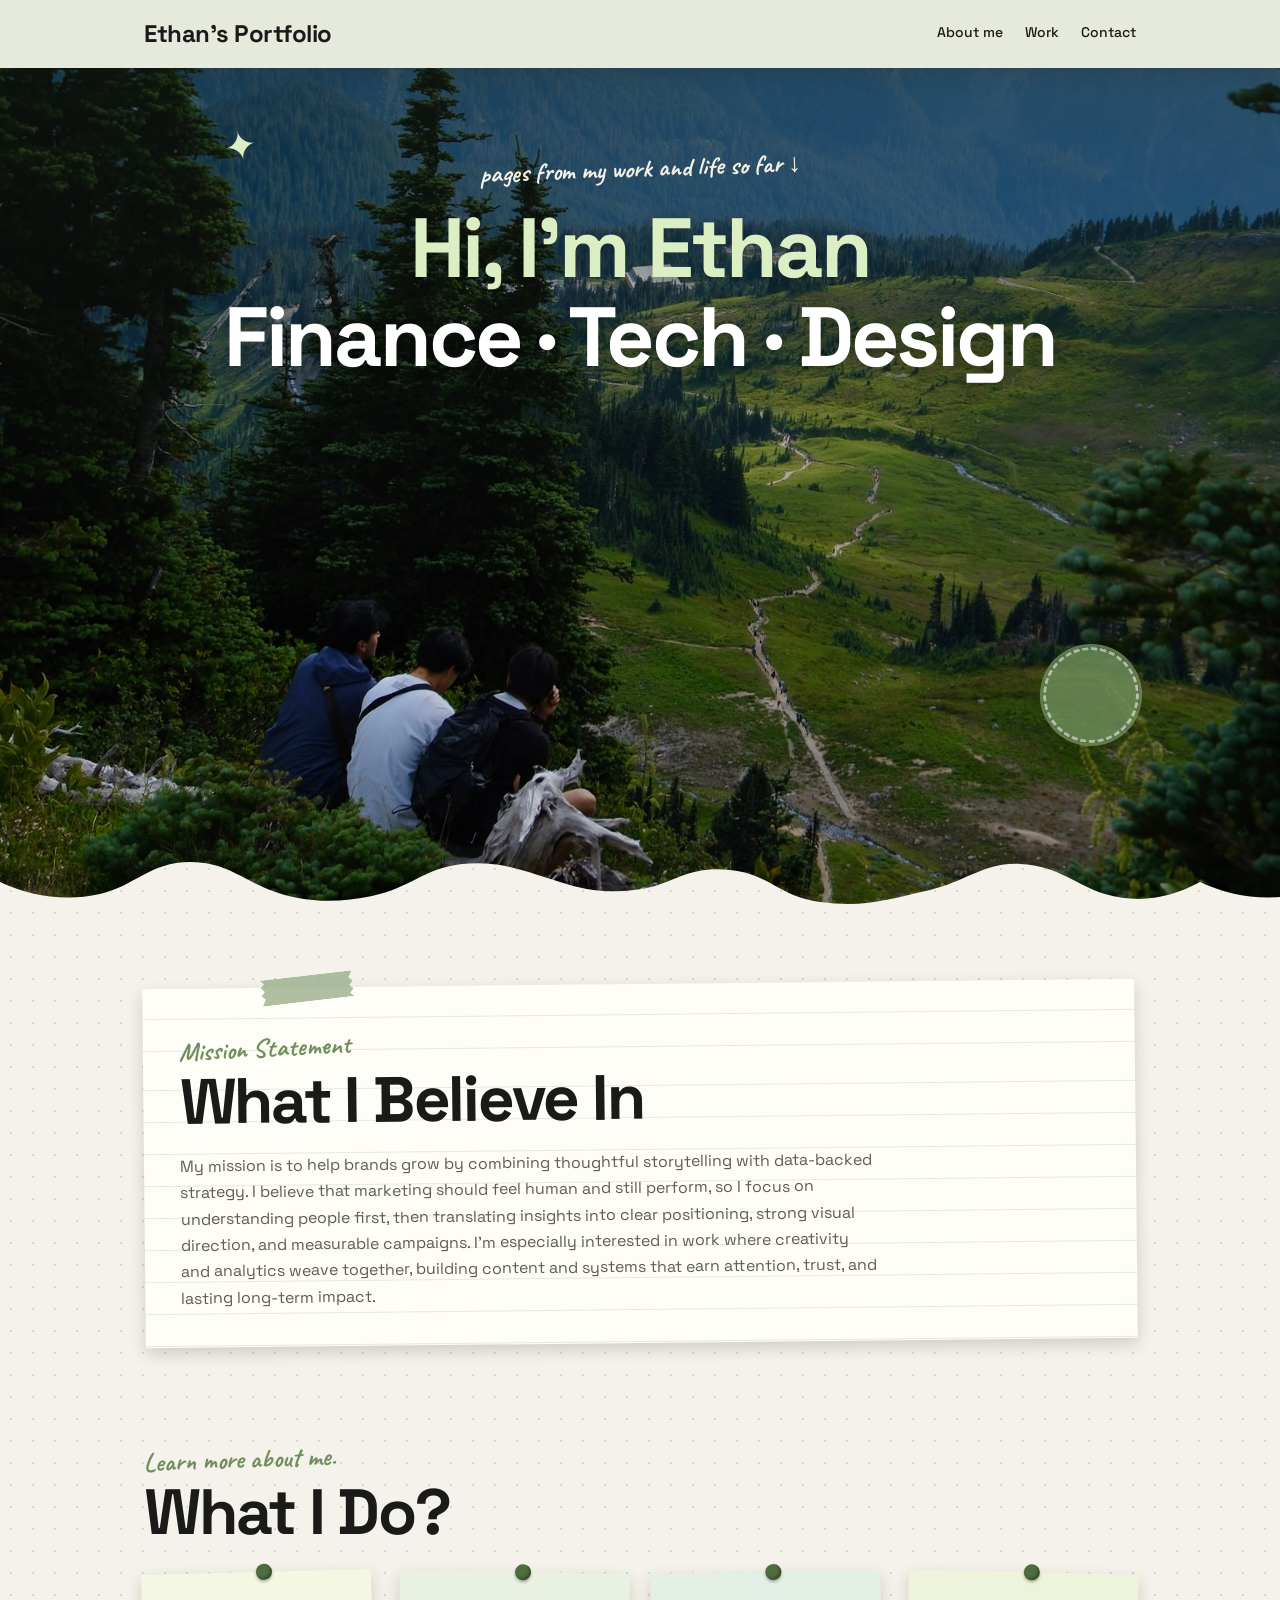
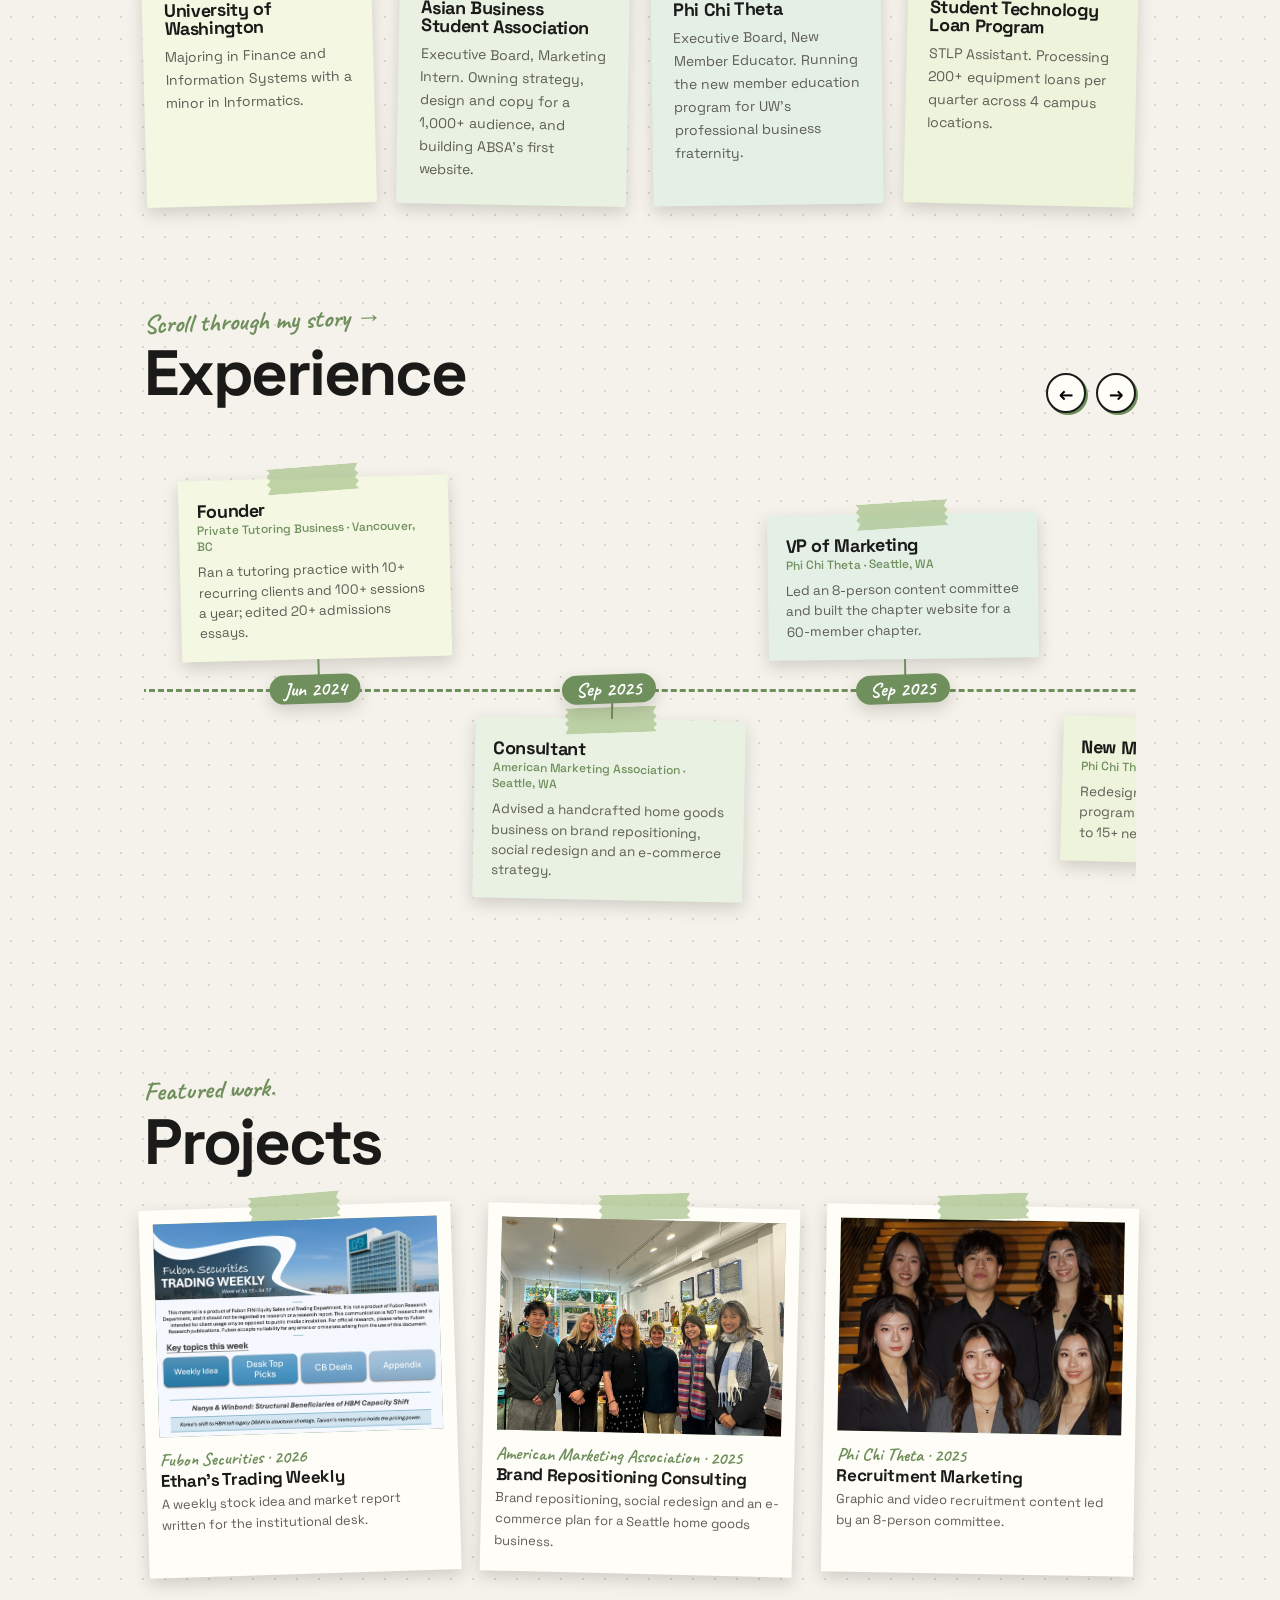
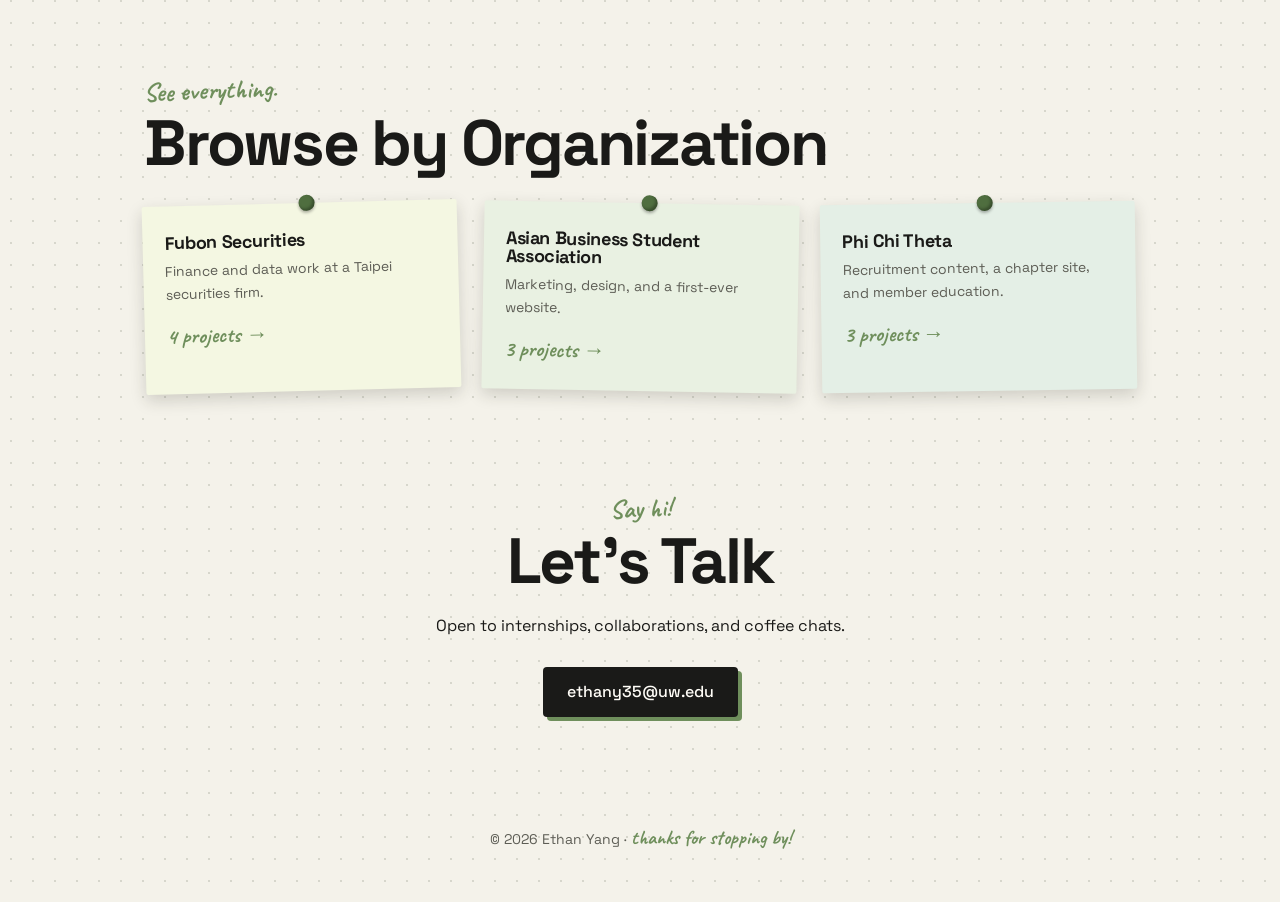
==== commit 4e8b66a7: "Add palette dial and update colors" ====
--- a/index.html
+++ b/index.html
@@ -8,6 +8,7 @@
   <link rel="preconnect" href="https://fonts.googleapis.com">
   <link rel="preconnect" href="https://fonts.gstatic.com" crossorigin>
   <link href="https://fonts.googleapis.com/css2?family=Caveat:wght@500;700&family=Space+Grotesk:wght@400;500;700&display=swap" rel="stylesheet">
+    <script>try{var p=localStorage.getItem("palette");if(p==="terracotta")document.documentElement.dataset.theme=p}catch(e){}</script>
   <link rel="stylesheet" href="style.css">
 </head>
 <body>
@@ -28,7 +29,13 @@
         <p class="hand note">pages from my work and life so far ↓</p>
         <h1><span class="green">Hi, I'm Ethan</span><br>Finance · Tech · Design</h1>
       </div>
-      <span class="sticker s1" aria-hidden="true"></span>
+      <div class="dial" id="dial">
+        <button class="dial-core" id="dial-core" aria-haspopup="true" aria-label="Choose a color palette"><span class="dial-name hand" id="dial-name">Green</span></button>
+        <div class="dial-ring" role="group" aria-label="Color palettes">
+          <button class="dial-opt" data-theme="sage"       style="--c:#6f8f5c" aria-label="Green"      aria-pressed="false"></button>
+          <button class="dial-opt" data-theme="terracotta" style="--c:#b4502f" aria-label="Orange"     aria-pressed="false"></button>
+        </div>
+      </div>
     </section>
 
     <!-- MISSION -->
--- a/style.css
+++ b/style.css
@@ -1,12 +1,24 @@
 :root {
+  /* default palette: Sage. Other palettes override these in the html[data-theme="..."] blocks below */
   --bg: #f4f2ea;          /* paper */
   --paper: #fffdf7;
   --fg: #1a1a18;
   --muted: #5d5d55;
-  --sage: #6f8f5c;        /* headline green from the mockup */
+  --sage: #6f8f5c;        /* main accent */
   --sage-soft: #8fa57f;
-  --tape: rgba(214, 196, 140, .75);
+  --tape: rgba(170, 196, 140, .72);
   --shadow: 0 6px 16px rgba(40, 40, 30, .18);
+  --accent-rgb: 111, 143, 92;
+  --dot-rgb: 60, 70, 50;
+  --on-accent: #fff;
+  --hero-light: #dcefc4;
+  --n1: #f4f7e2; --n2: #e9f1e2; --n3: #e4efe6; --n4: #eef3dc;   /* sticky-note papers: all in the green family */
+  --pin: #4f6e3f;
+  --ov: 20, 30, 20;
+  --hero-grad: linear-gradient(180deg, rgba(20, 30, 20, .5) 0%, rgba(20, 30, 20, .3) 30%, rgba(20, 30, 20, 0) 65%);
+  --hero-img: url("images/hikers.jpg");
+  --hero-y: 90%;
+  --hero-pos: 50% var(--hero-y);
 }
 * { box-sizing: border-box; }
 html { scroll-behavior: smooth; }
@@ -17,7 +29,7 @@
   font: 16px/1.65 "Space Grotesk", system-ui, sans-serif;
   background-color: var(--bg);
   /* faint dot-grid, like a bullet journal */
-  background-image: radial-gradient(rgba(60, 70, 50, .16) 1px, transparent 1.2px);
+  background-image: radial-gradient(rgba(var(--dot-rgb), .16) 1px, transparent 1.2px);
   background-size: 22px 22px;
 }
 a { color: inherit; text-decoration: none; }
@@ -47,19 +59,17 @@
 .hero {
   /* full-bleed photo banner with a wavy paper bottom edge */
   position: relative; display: flex; align-items: flex-start; justify-content: center; text-align: center;
-  width: 100vw; margin-left: calc(50% - 50vw); min-height: max(560px, calc(100svh - 76px)); padding: 80px 24px 150px;
-  background:
-    linear-gradient(180deg, rgba(20, 30, 20, .5) 0%, rgba(20, 30, 20, .3) 30%, rgba(20, 30, 20, 0) 65%),
-    url("images/hikers.jpg") 50% 90% / cover no-repeat;
+  width: 100vw; margin-left: calc(50% - 50vw); min-height: max(560px, calc(100svh - 56px)); padding: 80px 24px 150px;
+  background: var(--hero-grad), var(--hero-img) var(--hero-pos) / cover no-repeat;
   --wave: url("data:image/svg+xml,%3Csvg%20xmlns='http://www.w3.org/2000/svg'%20width='1200'%20height='60'%20viewBox='0%200%201200%2060'%3E%3Cpath%20d='M0%200H1200V30C1170%2046%201140%2052%201105%2042C1075%2033%201060%2014%201020%2012C985%2010%20965%2030%20930%2038C890%2047%20865%2056%20820%2050C780%2045%20770%2022%20730%2018C695%2014%20680%2026%20655%2034C620%2043%20590%2040%20560%2030C525%2019%20500%208%20462%2012C425%2016%20410%2036%20372%2044C335%2052%20300%2050%20270%2038C240%2026%20225%2010%20190%2010C150%2010%20135%2034%20100%2042C65%2050%2030%2044%200%2030Z'/%3E%3C/svg%3E"); --ww: 1200px; --wh: 60px;
   -webkit-mask: linear-gradient(#000 0 0) 0 0 / 100% calc(100% - var(--wh) + 1px) no-repeat, var(--wave) 0 100% / var(--ww) var(--wh) repeat-x;
           mask: linear-gradient(#000 0 0) 0 0 / 100% calc(100% - var(--wh) + 1px) no-repeat, var(--wave) 0 100% / var(--ww) var(--wh) repeat-x;
 }
 .hero-text { position: relative; }
 .hero h1, .hero .green { color: #fff; text-shadow: 0 2px 18px rgba(0, 0, 0, .35); }
-.hero .green { color: #dcefc4; }
+.hero .green { color: var(--hero-light); }
 .hero .note { color: #f3f1e6; }
-.hero .doodle { color: #dcefc4; }
+.hero .doodle { color: var(--hero-light); }
 .hero .sticker { right: 6%; bottom: 20%; }
 h1 { font-size: clamp(42px, 8vw, 84px); line-height: 1.05; }
 .green { color: var(--sage); }
@@ -68,7 +78,7 @@
 .sticker {
   position: absolute; right: 6%; bottom: 10px; width: 96px; height: 96px;
   display: grid; place-items: center; text-align: center;
-  background: var(--sage); color: #fff; border-radius: 50%;
+  background: var(--sage); color: var(--on-accent); border-radius: 50%;
   font: 700 17px/1.1 "Caveat", cursive; transform: rotate(12deg);
   box-shadow: var(--shadow); border: 3px dashed rgba(255,255,255,.7); outline: 3px solid var(--sage);
 }
@@ -78,7 +88,7 @@
   background: var(--paper); padding: 40px 36px 36px; position: relative;
   box-shadow: var(--shadow); transform: rotate(-.6deg);
   /* ruled lines */
-  background-image: repeating-linear-gradient(transparent 0 31px, rgba(111,143,92,.18) 31px 32px);
+  background-image: repeating-linear-gradient(transparent 0 31px, rgba(var(--accent-rgb), .18) 31px 32px);
   background-position: 0 70px;
 }
 .paper p:not(.label) { color: var(--muted); max-width: 70ch; margin: 0; }
@@ -90,7 +100,7 @@
   box-shadow: 0 1px 3px rgba(0,0,0,.15);
   clip-path: polygon(0 0, 4% 15%, 0 30%, 4% 45%, 0 60%, 4% 75%, 0 100%, 100% 100%, 96% 85%, 100% 70%, 96% 55%, 100% 40%, 96% 25%, 100% 0);
 }
-.t-left { left: 12%; background: rgba(143,165,127,.7); transform: rotate(-6deg); }
+.t-left { left: 12%; background: color-mix(in srgb, var(--sage-soft) 70%, transparent); transform: rotate(-6deg); }
 
 /* ---------- sticky-note cards ---------- */
 .notes { display: grid; grid-template-columns: repeat(auto-fit, minmax(210px, 1fr)); gap: 24px; margin-top: 28px; }
@@ -99,11 +109,11 @@
   box-shadow: var(--shadow); border-radius: 2px; transition: transform .25s;
 }
 .note-card:hover { transform: rotate(0deg) translateY(-4px); }
-.c1 { transform: rotate(-1.5deg); background: #fffbe6; }
-.c2 { transform: rotate(1deg);   background: #eef4e8; }
-.c3 { transform: rotate(-.8deg); background: #fff1ea; }
-.c4 { transform: rotate(1.4deg); background: #eaf1f6; }
-.pin { position: absolute; top: -8px; left: 50%; width: 16px; height: 16px; border-radius: 50%; background: #c7513c; box-shadow: inset -2px -2px 3px rgba(0,0,0,.3), 0 2px 3px rgba(0,0,0,.3); }
+.c1 { transform: rotate(-1.5deg); background: var(--n1); }
+.c2 { transform: rotate(1deg);   background: var(--n2); }
+.c3 { transform: rotate(-.8deg); background: var(--n3); }
+.c4 { transform: rotate(1.4deg); background: var(--n4); }
+.pin { position: absolute; top: -8px; left: 50%; width: 16px; height: 16px; border-radius: 50%; background: var(--pin); box-shadow: inset -2px -2px 3px rgba(0,0,0,.3), 0 2px 3px rgba(0,0,0,.3); }
 .icon { font-size: 22px; display: block; margin-bottom: 8px; }
 .note-card h3 { font-size: 18px; letter-spacing: -.02em; margin-bottom: 8px; }
 .note-card p { margin: 0; color: var(--muted); font-size: 14px; }
@@ -132,7 +142,7 @@
 .stop { position: relative; width: 270px; margin-right: 24px; flex: none; }
 .stop time {
   position: absolute; left: 50%; top: 50%; transform: translate(-50%, -50%) rotate(-2deg);
-  background: var(--sage); color: #fff; font: 700 20px "Caveat", cursive; padding: 2px 14px;
+  background: var(--sage); color: var(--on-accent); font: 700 20px "Caveat", cursive; padding: 2px 14px;
   border-radius: 999px; z-index: 1; white-space: nowrap; box-shadow: var(--shadow);
 }
 .stop-card {
@@ -146,15 +156,15 @@
 .stop.up .stop-card::after   { top: 100%; }
 .stop.down .stop-card::after { bottom: 100%; }
 .stop-card:hover { transform: rotate(0) translateY(-3px); }
-.k1 { transform: rotate(-1.5deg); background: #fffbe6; }
-.k2 { transform: rotate(1.2deg);  background: #eef4e8; }
-.k3 { transform: rotate(-.8deg);  background: #fff1ea; }
-.k4 { transform: rotate(1.6deg);  background: #eaf1f6; }
+.k1 { transform: rotate(-1.5deg); background: var(--n1); }
+.k2 { transform: rotate(1.2deg);  background: var(--n2); }
+.k3 { transform: rotate(-.8deg);  background: var(--n3); }
+.k4 { transform: rotate(1.6deg);  background: var(--n4); }
 .stop-card h3 { font-size: 18px; letter-spacing: -.02em; margin-bottom: 2px; }
 .stop-card .org { font-size: 12px; font-weight: 500; color: var(--sage); margin: 0 0 8px; line-height: 1.35; }
 .stop-card p:last-of-type { margin: 0; font-size: 13.5px; color: var(--muted); line-height: 1.5; }
 .badge {
-  position: absolute; top: -10px; right: -8px; background: #c7513c; color: #fff; font: 700 17px "Caveat", cursive;
+  position: absolute; top: -10px; right: -8px; background: var(--pin); color: #fff; font: 700 17px "Caveat", cursive;
   padding: 0 12px; border-radius: 4px; transform: rotate(5deg); box-shadow: var(--shadow);
 }
 .stop.end { margin-right: 0; }
@@ -250,7 +260,7 @@
 
 /* ---------- full report (trading weekly) ---------- */
 .tabs { display: flex; flex-wrap: wrap; gap: 10px; margin-top: 22px; }
-.tabs a { background: var(--sage); color: #fff; padding: 8px 18px; border-radius: 999px; font-size: 14px; font-weight: 500; box-shadow: 2px 2px 0 var(--fg); transition: transform .15s; }
+.tabs a { background: var(--sage); color: var(--on-accent); padding: 8px 18px; border-radius: 999px; font-size: 14px; font-weight: 500; box-shadow: 2px 2px 0 var(--fg); transition: transform .15s; }
 .tabs a:hover { transform: translate(-1px, -1px); }
 .report { padding: 24px 0 72px; }
 .report .rh { font-size: clamp(30px, 5vw, 44px); margin: 64px 0 20px; scroll-margin-top: 90px; }
@@ -268,9 +278,9 @@
 .tbl-wrap { overflow-x: auto; background: var(--paper); box-shadow: var(--shadow); }
 .rt { border-collapse: collapse; width: 100%; font-size: 14px; min-width: 520px; }
 .rt caption { text-align: left; font-weight: 700; padding: 12px 14px; }
-.rt th, .rt td { padding: 10px 14px; text-align: left; border-bottom: 1px solid var(--line, #e4e4de); border-bottom-color: rgba(60,70,50,.15); vertical-align: top; }
+.rt th, .rt td { padding: 10px 14px; text-align: left; border-bottom: 1px solid var(--line, #e4e4de); border-bottom-color: rgba(var(--dot-rgb), .15); vertical-align: top; }
 .rt thead th { background: color-mix(in srgb, var(--sage) 28%, var(--paper)); font-weight: 700; }
-.rt tbody tr:nth-child(even) { background: rgba(111,143,92,.07); }
+.rt tbody tr:nth-child(even) { background: rgba(var(--accent-rgb), .07); }
 .rt td.up { color: #b3402f; font-weight: 500; }
 .fine { font-size: 13px; margin: 8px 0 0; }
 .shot { margin: 20px 0; background: var(--paper); padding: 14px; box-shadow: var(--shadow); }
@@ -367,7 +377,7 @@
 .project .proj-gallery .label { display: block; text-align: center; margin-bottom: 4px; }
 
 /* the empty cell at the top left of the gallery */
-.pt-hole { aspect-ratio: 3 / 4; background-color: var(--bg); background-image: radial-gradient(rgba(60, 70, 50, .16) 1px, transparent 1.2px); background-size: 22px 22px; box-shadow: inset 0 0 0 1px rgba(60, 70, 50, .08); }
+.pt-hole { aspect-ratio: 3 / 4; background-color: var(--bg); background-image: radial-gradient(rgba(var(--dot-rgb), .16) 1px, transparent 1.2px); background-size: 22px 22px; box-shadow: inset 0 0 0 1px rgba(var(--dot-rgb), .08); }
 .photo img.cover-logo { object-fit: cover; object-position: 50% 54%; }
 
 /* embedded Rush video */
@@ -381,9 +391,9 @@
 
 /* sticker placed over the empty top-left cell */
 .pt-hole { position: relative; display: grid; place-items: center; align-content: center; gap: 10px; text-align: center; padding: 10px; }
-.hole-sticker { display: grid; place-items: center; width: min(74%, 150px); aspect-ratio: 1; border-radius: 50%; background: var(--sage); color: #fff;
+.hole-sticker { display: grid; place-items: center; width: min(74%, 150px); aspect-ratio: 1; border-radius: 50%; background: var(--sage); color: var(--on-accent);
   transform: rotate(-9deg); box-shadow: var(--shadow); border: 3px dashed rgba(255,255,255,.7); outline: 3px solid var(--sage); }
-.hole-sticker b { font-size: clamp(22px, 3.6vw, 36px); line-height: .95; color: #fff; }
+.hole-sticker b { font-size: clamp(22px, 3.6vw, 36px); line-height: .95; color: var(--on-accent); }
 .hole-note { margin: 0; font-size: clamp(16px, 2.2vw, 22px); line-height: 1.05; transform: rotate(-2deg); }
 .doodle-star { position: absolute; top: 10px; right: 14px; font-size: 26px; color: var(--sage); transform: rotate(14deg); }
 
@@ -400,7 +410,7 @@
 .cv-arrow { width: 40px; height: 40px; border-radius: 50%; border: 2px solid var(--fg); background: var(--paper); font: 700 18px "Space Grotesk", sans-serif; cursor: pointer; box-shadow: 2px 2px 0 var(--sage); transition: transform .15s; }
 .cv-arrow:hover { transform: translate(-1px, -1px); }
 .cv-dots { display: flex; gap: 10px; }
-.cv-dot { width: 26px; height: 26px; padding: 0; border-radius: 50%; border: 3px solid var(--paper); background: var(--c); box-shadow: 0 0 0 2px rgba(60,70,50,.25); cursor: pointer; transition: transform .15s; }
+.cv-dot { width: 26px; height: 26px; padding: 0; border-radius: 50%; border: 3px solid var(--paper); background: var(--c); box-shadow: 0 0 0 2px rgba(var(--dot-rgb), .25); cursor: pointer; transition: transform .15s; }
 .cv-dot:hover { transform: scale(1.12); }
 .cv-dot.on { box-shadow: 0 0 0 3px var(--fg); transform: scale(1.12); }
 .cv-opts { display: flex; align-items: center; justify-content: center; gap: 18px; flex-wrap: wrap; margin-top: 16px; }
@@ -454,7 +464,7 @@
 .b-dots i { width: 11px; height: 11px; border-radius: 50%; background: #c9c6ba; display: block; }
 .b-dots i:nth-child(1) { background: #e5705f; } .b-dots i:nth-child(2) { background: #e8bf5a; } .b-dots i:nth-child(3) { background: #7bbf6a; }
 .b-url { flex: 1; background: #fff; border-radius: 999px; padding: 4px 14px; font-size: 13px; color: var(--muted); min-width: 0; overflow: hidden; text-overflow: ellipsis; white-space: nowrap; }
-.b-visit { font-size: 13px; font-weight: 500; color: #fff; background: var(--sage); padding: 6px 14px; border-radius: 999px; white-space: nowrap; }
+.b-visit { font-size: 13px; font-weight: 500; color: var(--on-accent); background: var(--sage); padding: 6px 14px; border-radius: 999px; white-space: nowrap; }
 .b-x { width: 30px; height: 30px; border-radius: 50%; border: 2px solid var(--fg); background: var(--paper); font: 700 14px "Space Grotesk", sans-serif; cursor: pointer; }
 .browser-body { overflow-y: auto; background: #fff; flex: 1; min-height: 0; max-height: calc(92vh - 100px); }
 .browser-body img { display: block; width: 100%; height: auto; }
@@ -471,7 +481,7 @@
 /* poster-shaped project photo (4:5) */
 .poster-frame { position: relative; margin: 0 auto; padding: 12px; background: var(--paper); box-shadow: var(--shadow); transform: rotate(-1.5deg); width: 100%; max-width: 360px; justify-self: center; }
 .poster-frame img { display: block; width: 100%; height: auto; }
-.new-tag { margin: 0 0 4px; font-size: 24px; color: #c7513c; transform: rotate(-3deg); display: inline-block; }
+.new-tag { margin: 0 0 4px; font-size: 24px; color: var(--pin); transform: rotate(-3deg); display: inline-block; }
 .project:nth-child(even) .poster-frame { order: 2; transform: rotate(1.4deg); }
 
 /* keep the longer logo and the nav links on one line on phones */
@@ -491,3 +501,76 @@
 .hero h1 { text-wrap: balance; }
 .photo img.exec-card { object-fit: cover; object-position: 50% 22%; }
 .photo img.ama-card { transform: scale(1.32); transform-origin: 47% 64%; }
+
+/* top bar spans the full width of the window, left to right */
+.nav {
+  max-width: none; width: 100%; margin: 0; top: 0; border-radius: 0;
+  padding: 14px max(24px, calc((100% - 1040px) / 2 + 24px));
+}
+@media (max-width: 640px) {
+  .nav { margin-inline: 0; padding: 12px 16px; }
+}
+
+/* ================= color palettes (picked with the dial on the home page) ================= */
+html[data-theme="terracotta"] {
+  --bg: #f6eee6; --paper: #fffaf4; --fg: #2b1c16; --muted: #6b5a50;
+  --sage: #b4502f; --sage-soft: #dc9272; --tape: rgba(222, 170, 120, .7);
+  --accent-rgb: 180, 80, 47; --dot-rgb: 100, 60, 40; --hero-light: #ffd9bf;
+  --n1: #fff1dc; --n2: #fbe7da; --n3: #f6e9e4; --n4: #f3ebe0; --pin: #6f2b22;
+  --ov: 42, 18, 10;
+  --hero-grad: linear-gradient(180deg, rgba(42, 18, 10, .62) 0%, rgba(42, 18, 10, .42) 40%, rgba(42, 18, 10, .1) 80%);
+  --hero-img: url("images/hero.jpg"); --hero-y: 60%; --hero-pos: 50% var(--hero-y);
+}
+/* ================= the palette dial (replaces the sticker circle) ================= */
+.hero-prev { position: absolute; inset: 0; z-index: 0; transition: opacity .8s ease; pointer-events: none; background-repeat: no-repeat; }
+.hero-text, .hero .dial { z-index: 3; }
+.dial { position: absolute; right: clamp(110px, 11%, 240px); bottom: 20%; width: 96px; height: 96px; }
+.dial-core {
+  position: absolute; inset: 0; z-index: 2; border-radius: 50%; cursor: pointer; padding: 0;
+  background: var(--sage); color: var(--on-accent); border: 3px dashed rgba(255, 255, 255, .7); outline: 3px solid var(--sage);
+  box-shadow: var(--shadow); transform: rotate(12deg); transition: transform .35s cubic-bezier(.2, 1.2, .3, 1);
+  display: grid; place-items: center; font: 700 20px/1 "Caveat", cursive;
+}
+.dial-name { opacity: 0; position: absolute; pointer-events: none; }
+.dial-ring {
+  position: absolute; z-index: 1; left: 50%; top: 50%; width: 196px; height: 196px; margin: -98px 0 0 -98px; border-radius: 50%; padding: 9px;
+  display: flex; gap: 4px; background: rgba(var(--ov), .72); border: 3px dashed rgba(255, 255, 255, .55); box-shadow: var(--shadow);
+  transform: scale(.2) rotate(-80deg); opacity: 0; pointer-events: none;
+  transition: transform .5s cubic-bezier(.2, 1.25, .35, 1) .12s, opacity .25s .12s;
+}
+.dial:hover .dial-ring, .dial:focus-within .dial-ring, .dial.open .dial-ring { transform: scale(1) rotate(0); opacity: 1; pointer-events: auto; transition-delay: 0s; }
+.dial:hover .dial-core, .dial:focus-within .dial-core, .dial.open .dial-core { transform: rotate(0) scale(.56); }
+.dial-opt {
+  flex: 1; border: 0; padding: 0; cursor: pointer; background: var(--c); color: #fff; position: relative;
+  display: grid; place-items: center; font: 700 21px/1 "Caveat", cursive; transition: filter .2s, transform .25s;
+}
+.dial-opt:first-child { border-radius: 90px 0 0 90px; padding-right: 22px; }
+.dial-opt:last-child  { border-radius: 0 90px 90px 0; padding-left: 22px; }
+.dial-opt:hover, .dial-opt:focus-visible { filter: brightness(1.12); outline: none; transform: scale(1.04); }
+.dial-opt.on { box-shadow: inset 0 0 0 4px #fff; }
+.dial-opt span { pointer-events: none; }
+@media (max-width: 640px) {
+  .dial { left: 50%; right: auto; margin-left: -38px; bottom: 16%; width: 76px; height: 76px; }
+  .dial-core { font-size: 19px; }
+}
+@media (prefers-reduced-motion: reduce) { .dial-ring, .dial-core, .dial-opt, .hero-prev { transition: none; } }
+
+/* the circle button is 20% more transparent */
+.dial-core { opacity: .8; }
+
+/* glass dial: the dark circle behind the halves is 90% see-through, the halves stay clearly visible */
+.dial-ring { background: rgba(var(--ov), .072); }
+.dial-opt { opacity: .78; }
+.dial-opt:hover, .dial-opt:focus-visible, .dial-opt.on { opacity: .95; }
+
+/* when the window is narrow and the cover photo gets cropped at the sides, it slowly pans left to right so the whole picture is seen */
+@keyframes hero-pan {
+  from { background-position: 0% var(--hero-y); }
+  to   { background-position: 100% var(--hero-y); }
+}
+@media (max-aspect-ratio: 2/3) and (prefers-reduced-motion: no-preference) {   /* portrait hikers photo */
+  .hero { animation: hero-pan 24s ease-in-out infinite alternate; }
+}
+@media (max-aspect-ratio: 3/2) and (prefers-reduced-motion: no-preference) {   /* landscape museum photo */
+  html[data-theme="terracotta"] .hero { animation: hero-pan 30s ease-in-out infinite alternate; }
+}
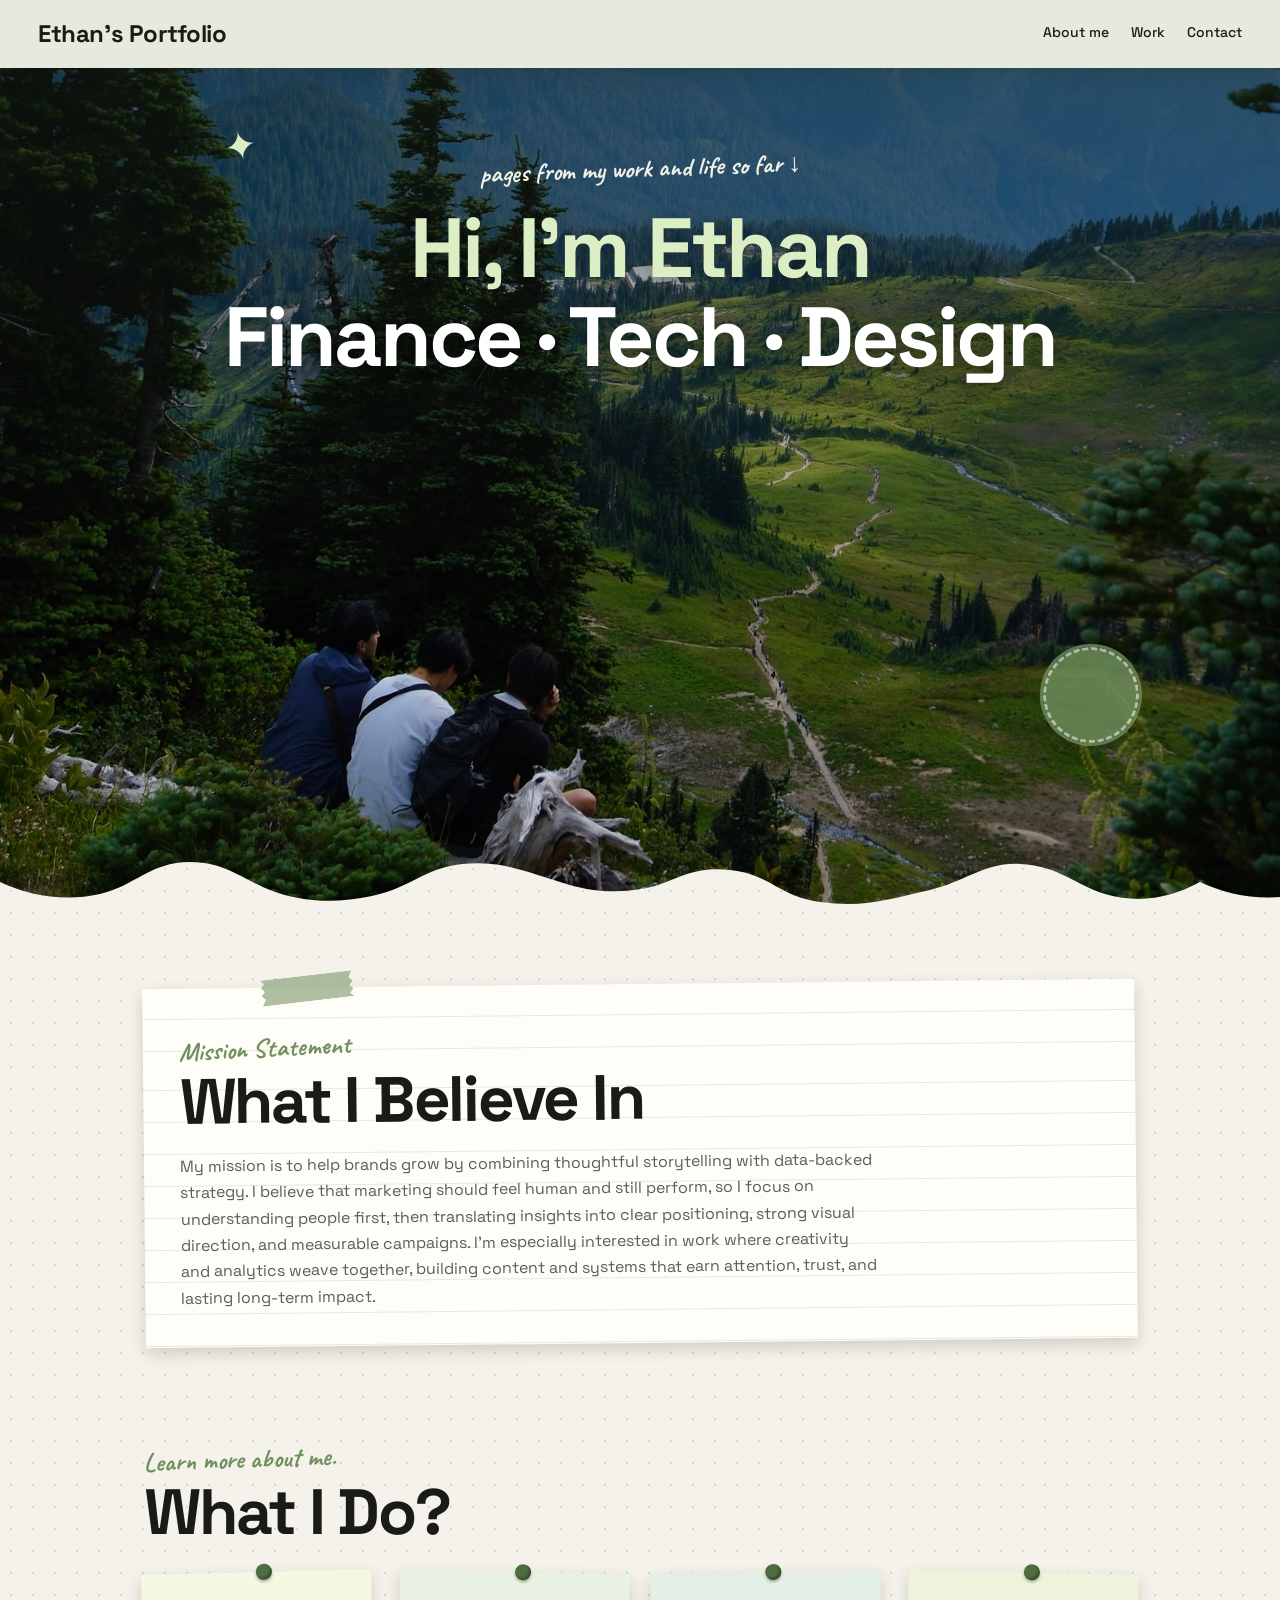
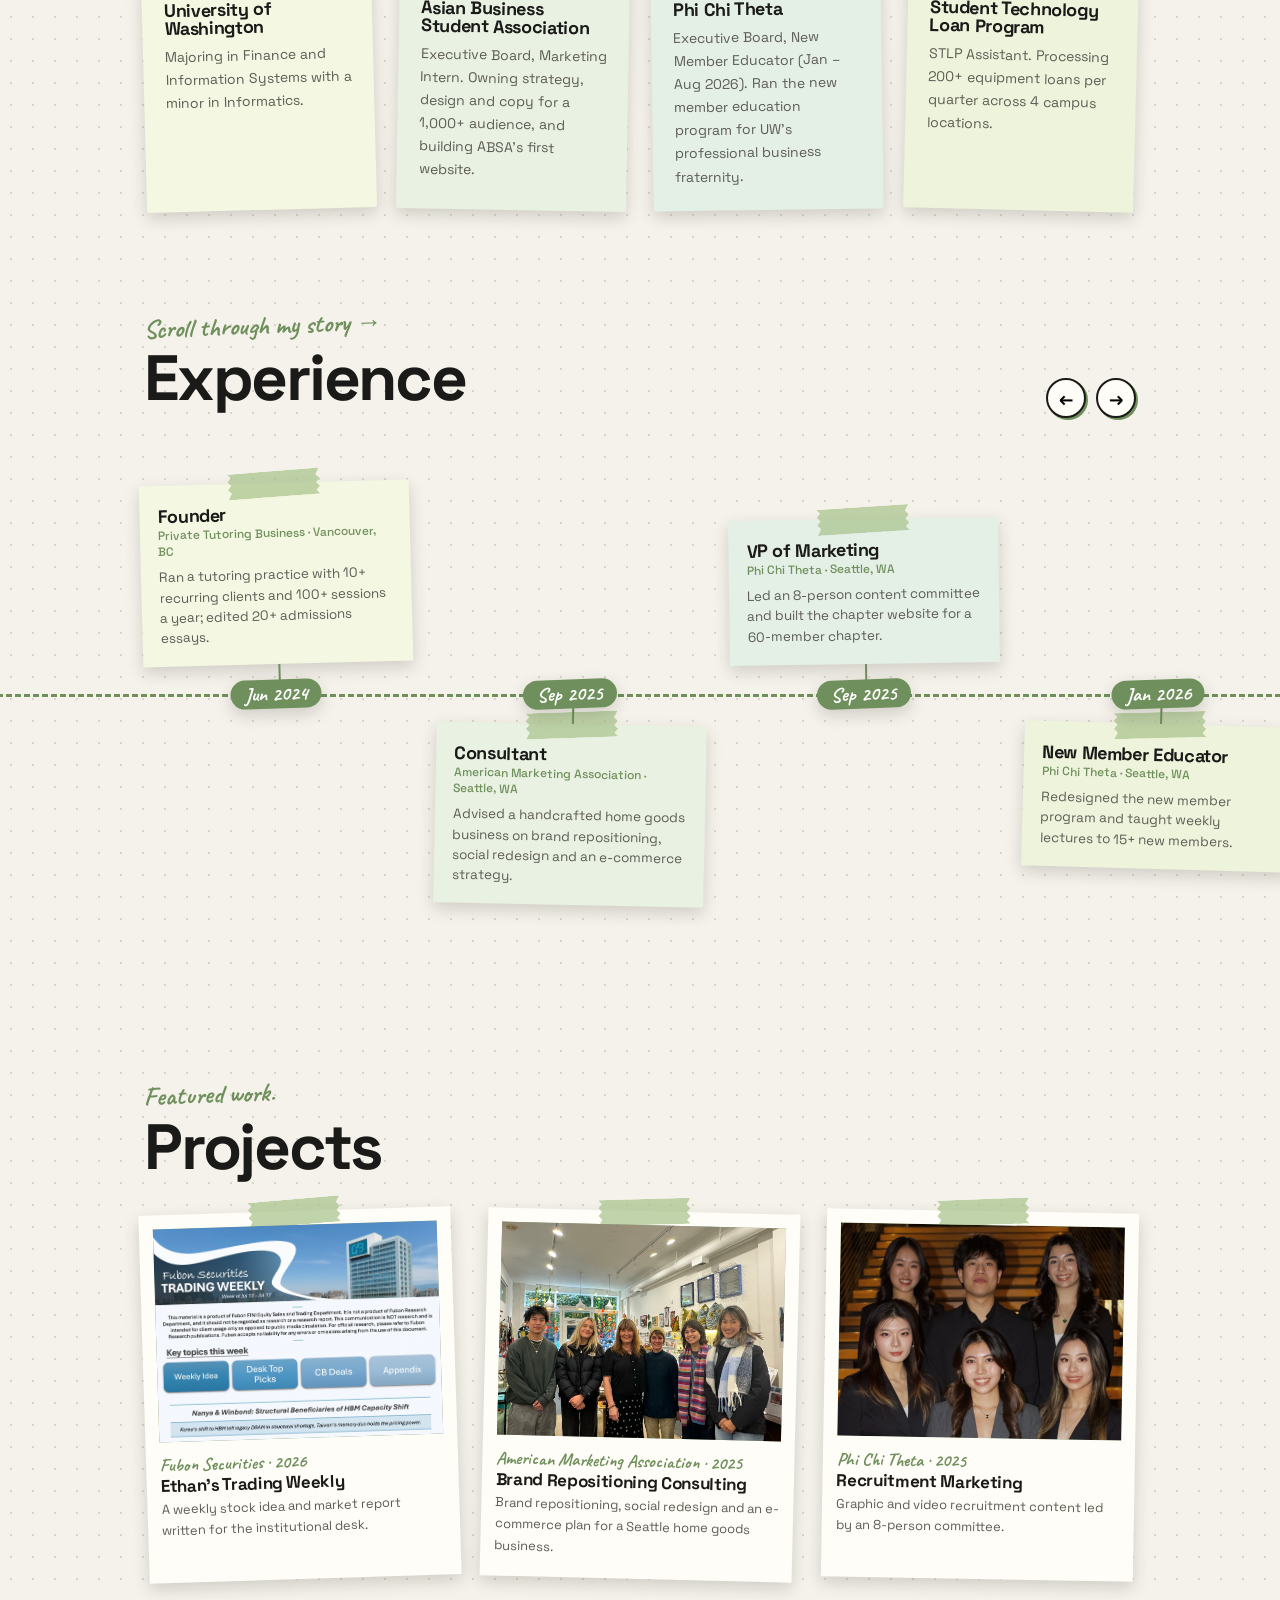
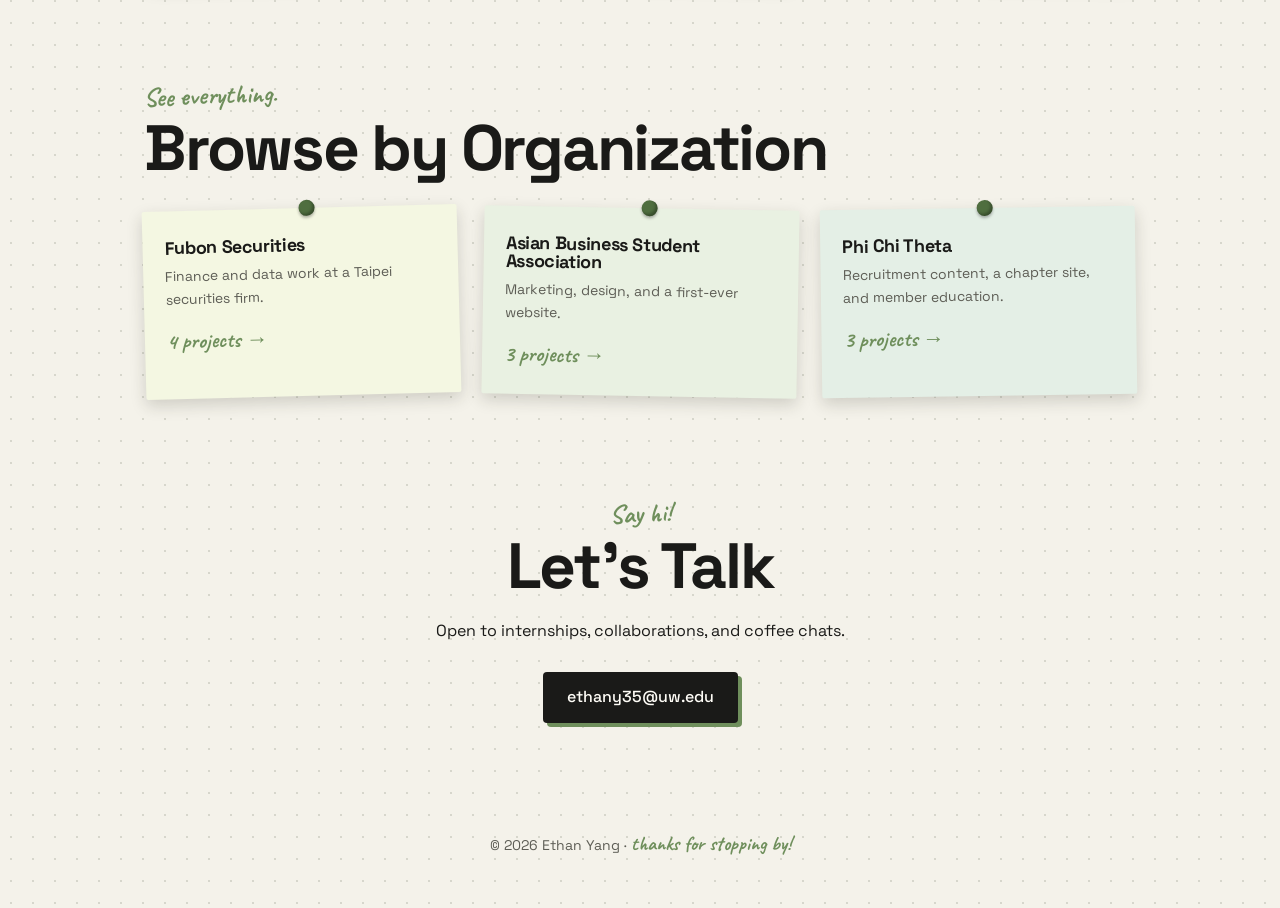
==== commit c965bcfe: "formatting changes" ====
--- a/index.html
+++ b/index.html
@@ -66,7 +66,7 @@
         <article class="note-card c3">
           <span class="pin" aria-hidden="true"></span>
           <h3>Phi Chi Theta</h3>
-          <p>Executive Board, New Member Educator. Running the new member education program for UW's professional business fraternity.</p>
+          <p>Executive Board, New Member Educator (Jan – Aug 2026). Ran the new member education program for UW's professional business fraternity.</p>
         </article>
         <article class="note-card c4">
           <span class="pin" aria-hidden="true"></span>
@@ -119,8 +119,7 @@
               <span class="tape" aria-hidden="true"></span>
               <h3>New Member Educator</h3>
               <p class="org">Phi Chi Theta · Seattle, WA</p>
-              <p>Redesigned the new member program and teach weekly lectures to 15+ new members.</p>
-              <span class="badge">Present</span>
+              <p>Redesigned the new member program and taught weekly lectures to 15+ new members.</p>
             </article>
           </li>
           <li class="stop up">
--- a/style.css
+++ b/style.css
@@ -574,3 +574,18 @@
 @media (max-aspect-ratio: 3/2) and (prefers-reduced-motion: no-preference) {   /* landscape museum photo */
   html[data-theme="terracotta"] .hero { animation: hero-pan 30s ease-in-out infinite alternate; }
 }
+
+/* logo and links sit at the far left and far right of the full-width bar, with a small, size-aware margin */
+.nav { padding: 14px clamp(14px, 3vw, 44px); }
+@media (max-width: 640px) {
+  .nav { padding: 12px 14px; }
+}
+@media (max-width: 370px) {
+  .nav { padding: 10px 12px; }
+  .logo { font-size: 16px; }
+  .nav nav { gap: 9px; font-size: 12px; }
+}
+
+/* the Experience timeline runs edge to edge across the window; the first card still lines up with the page content */
+.tl-scroll { width: 100vw; margin-left: calc(50% - 50vw); }
+.tl-track { padding-inline: max(24px, calc((100vw - 1040px) / 2 + 24px)); }
